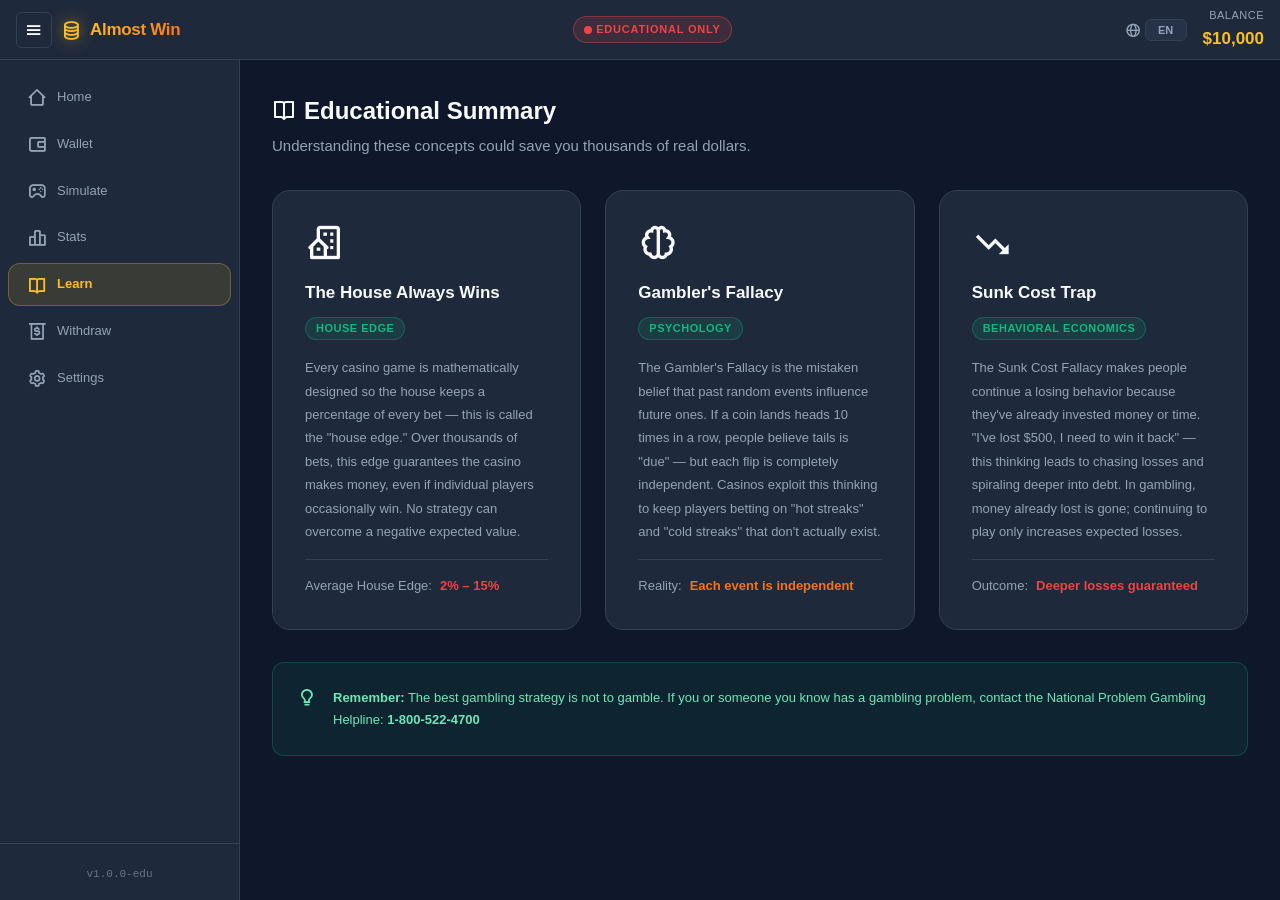
==== learn.html @ b0e4ecfc "New Feature : Language, Icon, Seperate Pages" ====
<!DOCTYPE html>
<html lang="en">
<head>
  <meta charset="UTF-8" />
  <meta name="viewport" content="width=device-width, initial-scale=1.0" />
  <meta name="description" content="Almost Win - Educational Summary" />
  <title>Almost Win | Learn</title>
  <link rel="stylesheet" href="css/style.css" />
  <link rel="stylesheet" href="https://unpkg.com/boxicons@2.1.4/css/boxicons.min.css" />
</head>
<body>

  <div id="headerMount"></div>

  <div class="layout-wrapper">
    <div id="sidebarMount"></div>

    <main class="main-content" id="mainContent" role="main">

      <div class="section-header">
        <h2 class="section-title">
          <i class="bx bx-book-open" aria-hidden="true"></i>
          <span data-i18n="learnTitle">Educational Summary</span>
        </h2>
        <p class="section-subtitle" data-i18n="learnSubtitle">
          Understanding these concepts could save you thousands of real dollars.
        </p>
      </div>

      <div class="cards-grid three-col">

        <article class="edu-card" aria-label="The House Always Wins">
          <i class="bx bx-building-house edu-card-icon" aria-hidden="true"></i>
          <h3 class="edu-card-title" data-i18n="edu1Title">The House Always Wins</h3>
          <div class="edu-card-tag" data-i18n="edu1Tag">House Edge</div>
          <p class="edu-card-body" data-i18n="edu1Body">
            Every casino game is mathematically designed so the house keeps a percentage
            of every bet — this is called the "house edge." Over thousands of bets,
            this edge guarantees the casino makes money, even if individual players
            occasionally win. No strategy can overcome a negative expected value.
          </p>
          <div class="edu-card-stat">
            <span data-i18n="edu1Stat">Average House Edge:</span>
            <span class="edu-stat-value danger-text" data-i18n="edu1StatVal">2% – 15%</span>
          </div>
        </article>

        <article class="edu-card" aria-label="Gambler's Fallacy">
          <i class="bx bx-brain edu-card-icon" aria-hidden="true"></i>
          <h3 class="edu-card-title" data-i18n="edu2Title">Gambler's Fallacy</h3>
          <div class="edu-card-tag" data-i18n="edu2Tag">Psychology</div>
          <p class="edu-card-body" data-i18n="edu2Body">
            The Gambler's Fallacy is the mistaken belief that past random events
            influence future ones. If a coin lands heads 10 times in a row,
            people believe tails is "due" — but each flip is completely independent.
            Casinos exploit this thinking to keep players betting.
          </p>
          <div class="edu-card-stat">
            <span data-i18n="edu2Stat">Reality:</span>
            <span class="edu-stat-value accent-text" data-i18n="edu2StatVal">Each event is independent</span>
          </div>
        </article>

        <article class="edu-card" aria-label="Sunk Cost Trap">
          <i class="bx bx-trending-down edu-card-icon" aria-hidden="true"></i>
          <h3 class="edu-card-title" data-i18n="edu3Title">Sunk Cost Trap</h3>
          <div class="edu-card-tag" data-i18n="edu3Tag">Behavioral Economics</div>
          <p class="edu-card-body" data-i18n="edu3Body">
            The Sunk Cost Fallacy makes people continue a losing behavior because
            they've already invested money or time. "I've lost $500, I need to win
            it back" — this thinking leads to chasing losses and spiraling deeper
            into debt. Money already lost is gone; continuing to play only increases losses.
          </p>
          <div class="edu-card-stat">
            <span data-i18n="edu3Stat">Outcome:</span>
            <span class="edu-stat-value danger-text" data-i18n="edu3StatVal">Deeper losses guaranteed</span>
          </div>
        </article>

      </div>

      <!-- Info Box -->
      <div class="info-box" role="note">
        <i class="bx bx-bulb info-box-icon" aria-hidden="true"></i>
        <div>
          <strong data-i18n="infoBoxStrong">Remember:</strong>
          <span data-i18n="infoBoxText"> The best gambling strategy is not to gamble.
          If you or someone you know has a gambling problem, contact the
          National Problem Gambling Helpline:</span>
          <strong> 1-800-522-4700</strong>
        </div>
      </div>

    </main>
  </div>

  <div id="tabBarMount"></div>
  <div id="modalsMount"></div>

  <script src="js/i18n.js"></script>
  <script src="js/shared.js"></script>
  <script src="js/layout.js"></script>
  <script src="js/script.js"></script>
  <script>
    if (document.readyState === 'loading') {
      document.addEventListener('DOMContentLoaded', initLearn);
    } else { initLearn(); }
  </script>
</body>
</html>
---- css/style.css ----
/* ================================================================
  ALMOST WIN — Educational Gambling Simulator
  style.css — Main Stylesheet
  Version: 1.0.0-edu
   ================================================================ */

/* ----------------------------------------------------------------
  1. CSS CUSTOM PROPERTIES (Design Tokens)
   ---------------------------------------------------------------- */
:root {
  /* Color Palette */
  --color-bg:         #0F172A;
  --color-surface:    #1E293B;
  --color-surface-2:  #263248;
  --color-surface-3:  #2E3D56;
  --color-primary:    #FBBF24;
  --color-primary-dim:#D97706;
  --color-secondary:  #10B981;
  --color-danger:     #EF4444;
  --color-danger-dim: #B91C1C;
  --color-accent:     #F97316;
  --color-text:       #F8FAFC;
  --color-text-muted: #94A3B8;
  --color-text-dim:   #64748B;
  --color-border:     #334155;
  --color-border-dim: #1E293B;

  /* Layout */
  --sidebar-width:      240px;
  --sidebar-collapsed:  64px;
  --header-height:      60px;
  --tab-bar-height:     64px;

  /* Spacing */
  --space-xs:   4px;
  --space-sm:   8px;
  --space-md:   16px;
  --space-lg:   24px;
  --space-xl:   32px;
  --space-2xl:  48px;

  /* Border Radius */
  --radius-sm:  6px;
  --radius-md:  12px;
  --radius-lg:  18px;
  --radius-xl:  24px;
  --radius-full: 9999px;

  /* Shadows */
  --shadow-sm:  0 1px 3px rgba(0,0,0,0.3);
  --shadow-md:  0 4px 16px rgba(0,0,0,0.4);
  --shadow-lg:  0 8px 32px rgba(0,0,0,0.5);
  --shadow-glow-primary: 0 0 24px rgba(251,191,36,0.35);
  --shadow-glow-danger:  0 0 24px rgba(239,68,68,0.35);

  /* Typography */
  --font-family: 'Inter', -apple-system, BlinkMacSystemFont, 'Segoe UI',
                Roboto, Oxygen, Ubuntu, sans-serif;
  --font-size-xs:   11px;
  --font-size-sm:   13px;
  --font-size-base: 15px;
  --font-size-md:   17px;
  --font-size-lg:   20px;
  --font-size-xl:   24px;
  --font-size-2xl:  32px;
  --font-size-3xl:  48px;

  /* Transitions */
  --transition-fast:   0.15s ease;
  --transition-normal: 0.25s ease;
  --transition-slow:   0.4s ease;
}

/* ----------------------------------------------------------------
  2. CSS RESET & BASE STYLES
   ---------------------------------------------------------------- */
*,
*::before,
*::after {
  box-sizing: border-box;
  margin: 0;
  padding: 0;
}

html {
  scroll-behavior: smooth;
  font-size: var(--font-size-base);
}

body {
  font-family: var(--font-family);
  background-color: var(--color-bg);
  color: var(--color-text);
  line-height: 1.6;
  min-height: 100vh;
  overflow-x: hidden;
  -webkit-font-smoothing: antialiased;
  -moz-osx-font-smoothing: grayscale;
}

/* Remove default list styles */
ul, ol {
  list-style: none;
}

/* Smooth focus rings for accessibility */
:focus-visible {
  outline: 2px solid var(--color-primary);
  outline-offset: 2px;
  border-radius: var(--radius-sm);
}

/* Remove focus ring from mouse users */
:focus:not(:focus-visible) {
  outline: none;
}

/* Accessible hidden utility */
.sr-only {
  position: absolute;
  width: 1px;
  height: 1px;
  padding: 0;
  margin: -1px;
  overflow: hidden;
  clip: rect(0,0,0,0);
  white-space: nowrap;
  border: 0;
}

/* Hidden utility */
.hidden {
  display: none !important;
}

/* ----------------------------------------------------------------
  3. TYPOGRAPHY UTILITIES
   ---------------------------------------------------------------- */
.danger-text  { color: var(--color-danger); }
.accent-text  { color: var(--color-accent); }
.muted-text   { color: var(--color-text-muted); }
.primary-text { color: var(--color-primary); }

/* ----------------------------------------------------------------
  4. TOP HEADER BAR
   ---------------------------------------------------------------- */
.top-header {
  position: fixed;
  top: 0;
  left: 0;
  right: 0;
  height: var(--header-height);
  background: var(--color-surface);
  border-bottom: 1px solid var(--color-border);
  display: flex;
  align-items: center;
  justify-content: space-between;
  padding: 0 var(--space-md);
  z-index: 1000;
  gap: var(--space-md);
}

.header-left {
  display: flex;
  align-items: center;
  gap: var(--space-sm);
  flex-shrink: 0;
}

.header-center {
  flex: 1;
  display: flex;
  justify-content: center;
}

.header-right {
  display: flex;
  align-items: center;
  flex-shrink: 0;
}

/* Sidebar Toggle Button */
.sidebar-toggle {
  background: transparent;
  border: 1px solid var(--color-border);
  color: var(--color-text);
  width: 36px;
  height: 36px;
  border-radius: var(--radius-sm);
  cursor: pointer;
  display: flex;
  align-items: center;
  justify-content: center;
  font-size: 16px;
  transition: background var(--transition-fast), border-color var(--transition-fast);
}

.sidebar-toggle:hover {
  background: var(--color-surface-2);
  border-color: var(--color-primary);
}

/* App Logo */
.app-logo {
  display: flex;
  align-items: center;
  gap: var(--space-sm);
}

.logo-icon {
  font-size: 22px;
  filter: drop-shadow(0 0 8px rgba(251,191,36,0.6));
}

.logo-text {
  font-size: var(--font-size-md);
  font-weight: 700;
  background: linear-gradient(135deg, var(--color-primary), var(--color-accent));
  -webkit-background-clip: text;
  -webkit-text-fill-color: transparent;
  background-clip: text;
  letter-spacing: -0.3px;
}

/* Educational Badge */
.edu-badge {
  display: inline-flex;
  align-items: center;
  gap: var(--space-xs);
  background: rgba(239,68,68,0.15);
  border: 1px solid rgba(239,68,68,0.4);
  color: var(--color-danger);
  font-size: var(--font-size-xs);
  font-weight: 700;
  letter-spacing: 0.8px;
  text-transform: uppercase;
  padding: 4px 10px;
  border-radius: var(--radius-full);
}

/* Pulsing dot animation */
.pulse-dot {
  width: 8px;
  height: 8px;
  background: var(--color-danger);
  border-radius: 50%;
  display: inline-block;
  animation: pulse-animation 1.5s infinite;
}

@keyframes pulse-animation {
  0%   { transform: scale(1);   opacity: 1; }
  50%  { transform: scale(1.4); opacity: 0.6; }
  100% { transform: scale(1);   opacity: 1; }
}

/* Header Balance */
.header-balance {
  display: flex;
  flex-direction: column;
  align-items: flex-end;
  gap: 1px;
}

.balance-label {
  font-size: var(--font-size-xs);
  color: var(--color-text-muted);
  text-transform: uppercase;
  letter-spacing: 0.5px;
}

.balance-amount {
  font-size: var(--font-size-md);
  font-weight: 700;
  color: var(--color-primary);
  font-variant-numeric: tabular-nums;
  transition: color var(--transition-normal);
}

/* ----------------------------------------------------------------
  5. LAYOUT WRAPPER
   ---------------------------------------------------------------- */
.layout-wrapper {
  display: flex;
  padding-top: var(--header-height);
  min-height: 100vh;
}

/* ----------------------------------------------------------------
  6. SIDEBAR NAVIGATION
   ---------------------------------------------------------------- */
.sidebar {
  position: fixed;
  top: var(--header-height);
  left: 0;
  bottom: 0;
  width: var(--sidebar-width);
  background: var(--color-surface);
  border-right: 1px solid var(--color-border);
  display: flex;
  flex-direction: column;
  z-index: 900;
  transition: width var(--transition-normal), transform var(--transition-normal);
  overflow: hidden;
}

.sidebar-nav {
  flex: 1;
  overflow-y: auto;
  padding: var(--space-md) var(--space-sm);
  scrollbar-width: thin;
  scrollbar-color: var(--color-border) transparent;
}

.nav-list {
  display: flex;
  flex-direction: column;
  gap: var(--space-xs);
}

.nav-item {
  width: 100%;
}

.nav-btn {
  width: 100%;
  display: flex;
  align-items: center;
  gap: var(--space-sm);
  padding: 10px var(--space-md);
  background: transparent;
  border: 1px solid transparent;
  border-radius: var(--radius-md);
  color: var(--color-text-muted);
  cursor: pointer;
  font-family: var(--font-family);
  font-size: var(--font-size-sm);
  font-weight: 500;
  text-align: left;
  text-decoration: none;
  transition:
    background var(--transition-fast),
    color var(--transition-fast),
    border-color var(--transition-fast);
  white-space: nowrap;
  overflow: hidden;
}

.nav-btn:hover {
  background: var(--color-surface-2);
  color: var(--color-text);
  border-color: var(--color-border);
}

.nav-btn.active {
  background: rgba(251,191,36,0.12);
  color: var(--color-primary);
  border-color: rgba(251,191,36,0.3);
  font-weight: 600;
}

.nav-icon {
  flex-shrink: 0;
  width: 24px;
  text-align: center;
  display: inline-flex;
  align-items: center;
  justify-content: center;
}

.nav-label {
  flex: 1;
  transition: opacity var(--transition-normal);
}

/* Sidebar Footer */
.sidebar-footer {
  padding: var(--space-md);
  border-top: 1px solid var(--color-border);
  text-align: center;
}

.version-label {
  font-size: var(--font-size-xs);
  color: var(--color-text-dim);
  font-family: 'Courier New', monospace;
}

/* Collapsed sidebar state */
.sidebar.collapsed {
  width: var(--sidebar-collapsed);
}

.sidebar.collapsed .nav-label,
.sidebar.collapsed .version-label {
  opacity: 0;
  pointer-events: none;
}

.sidebar.collapsed .nav-btn {
  justify-content: center;
  padding: 10px;
}

/* ----------------------------------------------------------------
  7. MAIN CONTENT AREA
   ---------------------------------------------------------------- */
.main-content {
  margin-left: var(--sidebar-width);
  flex: 1;
  padding: var(--space-xl);
  min-height: calc(100vh - var(--header-height));
  transition: margin-left var(--transition-normal);
}

.main-content.sidebar-collapsed {
  margin-left: var(--sidebar-collapsed);
}

/* ----------------------------------------------------------------
  8. PAGE SECTIONS (SPA)
   ---------------------------------------------------------------- */
.page-section {
  display: none;
  animation: fadeIn var(--transition-normal) ease;
}

.page-section.active {
  display: block;
}

@keyframes fadeIn {
  from { opacity: 0; transform: translateY(8px); }
  to   { opacity: 1; transform: translateY(0); }
}

/* Section Header */
.section-header {
  margin-bottom: var(--space-xl);
}

.section-title {
  font-size: var(--font-size-xl);
  font-weight: 700;
  color: var(--color-text);
  display: flex;
  align-items: center;
  gap: var(--space-sm);
  margin-bottom: var(--space-xs);
}

.section-subtitle {
  color: var(--color-text-muted);
  font-size: var(--font-size-base);
}

.section-label {
  font-size: var(--font-size-sm);
  font-weight: 600;
  text-transform: uppercase;
  letter-spacing: 0.8px;
  color: var(--color-text-muted);
  margin: var(--space-xl) 0 var(--space-md) 0;
  padding-bottom: var(--space-sm);
  border-bottom: 1px solid var(--color-border);
}

.danger-label {
  color: var(--color-danger);
  border-bottom-color: rgba(239,68,68,0.3);
}

/* ----------------------------------------------------------------
  9. BUTTON COMPONENTS
   ---------------------------------------------------------------- */
.btn {
  display: inline-flex;
  align-items: center;
  justify-content: center;
  gap: var(--space-sm);
  padding: 10px 20px;
  border: none;
  border-radius: var(--radius-md);
  font-family: var(--font-family);
  font-size: var(--font-size-base);
  font-weight: 600;
  cursor: pointer;
  transition:
    background var(--transition-fast),
    transform var(--transition-fast),
    box-shadow var(--transition-fast),
    opacity var(--transition-fast);
  white-space: nowrap;
  text-decoration: none;
  min-height: 44px; /* touch-friendly */
}

.btn:hover {
  transform: translateY(-1px);
}

.btn:active {
  transform: translateY(0);
}

.btn:disabled {
  opacity: 0.5;
  cursor: not-allowed;
  transform: none;
}

/* Primary Button */
.btn-primary {
  background: var(--color-primary);
  color: #0F172A;
}

.btn-primary:hover {
  background: #FCD34D;
  box-shadow: var(--shadow-glow-primary);
}

/* Glowing CTA variant */
.btn-glow {
  box-shadow: var(--shadow-glow-primary);
  font-size: var(--font-size-md);
  padding: 14px 32px;
  border-radius: var(--radius-full);
}

.btn-glow:hover {
  box-shadow: 0 0 36px rgba(251,191,36,0.5);
}

/* Secondary Button */
.btn-secondary {
  background: rgba(16,185,129,0.15);
  color: var(--color-secondary);
  border: 1px solid rgba(16,185,129,0.4);
}

.btn-secondary:hover {
  background: rgba(16,185,129,0.25);
  box-shadow: 0 0 16px rgba(16,185,129,0.2);
}

/* Danger Button */
.btn-danger {
  background: var(--color-danger);
  color: #fff;
}

.btn-danger:hover {
  background: var(--color-danger-dim);
  box-shadow: var(--shadow-glow-danger);
}

/* Danger Outline Button */
.btn-danger-outline {
  background: transparent;
  color: var(--color-danger);
  border: 1px solid rgba(239,68,68,0.4);
}

.btn-danger-outline:hover {
  background: rgba(239,68,68,0.1);
  border-color: var(--color-danger);
}

/* Ghost Button */
.btn-ghost {
  background: transparent;
  color: var(--color-text-muted);
  border: 1px solid var(--color-border);
}

.btn-ghost:hover {
  background: var(--color-surface-2);
  color: var(--color-text);
}

/* Full width button */
.btn-full {
  width: 100%;
}

/* ----------------------------------------------------------------
  10. CARD GRID LAYOUTS
   ---------------------------------------------------------------- */
.cards-grid {
  display: grid;
  gap: var(--space-lg);
  margin-bottom: var(--space-xl);
}

.cards-grid.three-col {
  grid-template-columns: repeat(3, 1fr);
}

.cards-grid.four-col {
  grid-template-columns: repeat(4, 1fr);
}

.cards-grid.two-col {
  grid-template-columns: repeat(2, 1fr);
}

/* ----------------------------------------------------------------
  11. DISCLAIMER & INFO BANNERS
   ---------------------------------------------------------------- */
.disclaimer-banner {
  background: rgba(239,68,68,0.08);
  border: 1px solid rgba(239,68,68,0.3);
  border-left: 4px solid var(--color-danger);
  border-radius: var(--radius-md);
  padding: var(--space-md) var(--space-lg);
  margin-bottom: var(--space-xl);
  display: flex;
  align-items: flex-start;
  gap: var(--space-md);
  color: #FCA5A5;
  font-size: var(--font-size-sm);
  line-height: 1.7;
}

.disclaimer-icon {
  font-size: 20px;
  flex-shrink: 0;
  margin-top: 2px;
}

.info-banner {
  background: rgba(251,191,36,0.08);
  border: 1px solid rgba(251,191,36,0.25);
  border-left: 4px solid var(--color-primary);
  border-radius: var(--radius-md);
  padding: var(--space-md) var(--space-lg);
  margin-bottom: var(--space-xl);
  color: #FDE68A;
  font-size: var(--font-size-sm);
  display: flex;
  align-items: flex-start;
  gap: var(--space-sm);
}

.info-box {
  background: rgba(16,185,129,0.08);
  border: 1px solid rgba(16,185,129,0.25);
  border-radius: var(--radius-md);
  padding: var(--space-lg);
  display: flex;
  align-items: flex-start;
  gap: var(--space-md);
  color: #6EE7B7;
  font-size: var(--font-size-sm);
  line-height: 1.7;
  margin-top: var(--space-xl);
}

.info-box-icon {
  font-size: 20px;
  flex-shrink: 0;
}

/* ----------------------------------------------------------------
  12. HOME PAGE — HERO SECTION
   ---------------------------------------------------------------- */
.hero-section {
  display: flex;
  align-items: center;
  gap: var(--space-2xl);
  padding: var(--space-2xl) 0;
  margin-bottom: var(--space-xl);
}

.hero-content {
  flex: 1;
  max-width: 540px;
}

.hero-badge-placeholder {
  /* moved to section 32 */
}

.hero-title {
  font-size: var(--font-size-3xl);
  font-weight: 800;
  background: linear-gradient(135deg, var(--color-primary) 0%, var(--color-accent) 100%);
  -webkit-background-clip: text;
  -webkit-text-fill-color: transparent;
  background-clip: text;
  line-height: 1.1;
  margin-bottom: var(--space-sm);
  letter-spacing: -1px;
}

.hero-tagline {
  font-size: var(--font-size-lg);
  color: var(--color-text-muted);
  font-style: italic;
  margin-bottom: var(--space-md);
  font-weight: 300;
}

.hero-description {
  color: var(--color-text-muted);
  font-size: var(--font-size-base);
  line-height: 1.8;
  margin-bottom: var(--space-xl);
}

/* Hero Visual — floating emojis */
.hero-visual {
  flex-shrink: 0;
  width: 240px;
  height: 240px;
  position: relative;
  display: flex;
  align-items: center;
  justify-content: center;
}

.hero-emoji-stack {
  position: relative;
  width: 100%;
  height: 100%;
}

.floating-emoji {
  position: absolute;
  font-size: 48px;
  animation: float 4s ease-in-out infinite;
  filter: drop-shadow(0 4px 12px rgba(0,0,0,0.5));
}

.floating-emoji.e1 { top: 10%;  left: 15%; animation-delay: 0s;    font-size: 52px; }
.floating-emoji.e2 { top: 15%;  right: 10%; animation-delay: 0.8s; font-size: 44px; }
.floating-emoji.e3 { bottom: 20%; left: 20%; animation-delay: 1.6s; font-size: 56px; }
.floating-emoji.e4 { bottom: 10%; right: 15%; animation-delay: 2.4s; font-size: 40px; }

@keyframes float {
  0%, 100% { transform: translateY(0px) rotate(0deg); }
  33%       { transform: translateY(-12px) rotate(3deg); }
  66%       { transform: translateY(-6px) rotate(-2deg); }
}

/* Feature Cards */
.feature-card {
  background: var(--color-surface);
  border: 1px solid var(--color-border);
  border-radius: var(--radius-lg);
  padding: var(--space-xl);
  transition:
    transform var(--transition-normal),
    box-shadow var(--transition-normal),
    border-color var(--transition-normal);
}

.feature-card:hover {
  transform: translateY(-4px);
  box-shadow: var(--shadow-lg);
  border-color: rgba(251,191,36,0.3);
}

.card-icon {
  margin-bottom: var(--space-md);
  display: block;
}

.card-title {
  font-size: var(--font-size-md);
  font-weight: 700;
  color: var(--color-text);
  margin-bottom: var(--space-sm);
}

.card-desc {
  color: var(--color-text-muted);
  font-size: var(--font-size-sm);
  line-height: 1.7;
}

/* ----------------------------------------------------------------
  13. WALLET SECTION
   ---------------------------------------------------------------- */
.wallet-balance-card {
  background: var(--color-surface);
  border: 1px solid var(--color-border);
  border-radius: var(--radius-xl);
  padding: var(--space-2xl);
  text-align: center;
  margin-bottom: var(--space-xl);
  box-shadow: var(--shadow-md);
  position: relative;
  overflow: hidden;
}

/* Decorative glow behind balance */
.wallet-balance-card::before {
  content: '';
  position: absolute;
  top: -60px;
  left: 50%;
  transform: translateX(-50%);
  width: 240px;
  height: 240px;
  background: radial-gradient(circle, rgba(251,191,36,0.12) 0%, transparent 70%);
  pointer-events: none;
}

.balance-card-label {
  font-size: var(--font-size-sm);
  text-transform: uppercase;
  letter-spacing: 1px;
  color: var(--color-text-muted);
  margin-bottom: var(--space-sm);
}

.balance-card-amount {
  font-size: var(--font-size-3xl);
  font-weight: 800;
  color: var(--color-primary);
  font-variant-numeric: tabular-nums;
  margin-bottom: var(--space-xl);
  text-shadow: 0 0 24px rgba(251,191,36,0.4);
  letter-spacing: -1px;
}

.wallet-actions {
  display: flex;
  gap: var(--space-md);
  justify-content: center;
  flex-wrap: wrap;
}

/* Transaction List */
.transaction-list {
  background: var(--color-surface);
  border: 1px solid var(--color-border);
  border-radius: var(--radius-lg);
  overflow: hidden;
  min-height: 120px;
}

.empty-state {
  display: flex;
  flex-direction: column;
  align-items: center;
  gap: var(--space-sm);
  padding: var(--space-2xl);
  color: var(--color-text-dim);
  font-size: var(--font-size-sm);
}

.empty-state span {
  font-size: 32px;
}

/* Individual Transaction Item */
.transaction-item {
  display: flex;
  align-items: center;
  justify-content: space-between;
  padding: var(--space-md) var(--space-lg);
  border-bottom: 1px solid var(--color-border-dim);
  transition: background var(--transition-fast);
}

.transaction-item:last-child {
  border-bottom: none;
}

.transaction-item:hover {
  background: var(--color-surface-2);
}

.transaction-left {
  display: flex;
  align-items: center;
  gap: var(--space-md);
}

.transaction-icon {
  width: 36px;
  height: 36px;
  border-radius: var(--radius-md);
  display: flex;
  align-items: center;
  justify-content: center;
  font-size: 16px;
  flex-shrink: 0;
}

.transaction-icon.income {
  background: rgba(16,185,129,0.15);
}

.transaction-icon.expense {
  background: rgba(239,68,68,0.15);
}

.transaction-desc {
  font-size: var(--font-size-sm);
  color: var(--color-text);
  font-weight: 500;
}

.transaction-date {
  font-size: var(--font-size-xs);
  color: var(--color-text-dim);
  margin-top: 2px;
}

.transaction-amount {
  font-weight: 700;
  font-variant-numeric: tabular-nums;
  font-size: var(--font-size-base);
}

.transaction-amount.income  { color: var(--color-secondary); }
.transaction-amount.expense { color: var(--color-danger); }

/* ----------------------------------------------------------------
  14. SIMULATION — GAME CARDS
   ---------------------------------------------------------------- */
.game-card {
  background: var(--color-surface);
  border: 1px solid var(--color-border);
  border-radius: var(--radius-lg);
  padding: var(--space-xl);
  display: flex;
  flex-direction: column;
  gap: var(--space-md);
  transition:
    transform var(--transition-normal),
    box-shadow var(--transition-normal),
    border-color var(--transition-normal);
}

.game-card:hover {
  transform: translateY(-4px);
  box-shadow: var(--shadow-lg);
  border-color: rgba(251,191,36,0.3);
}

.game-card-icon {
  display: block;
}

.game-card-title {
  font-size: var(--font-size-lg);
  font-weight: 700;
  color: var(--color-text);
}

.game-card-desc {
  color: var(--color-text-muted);
  font-size: var(--font-size-sm);
  line-height: 1.7;
  flex: 1;
}

.game-card-stats {
  display: flex;
  gap: var(--space-sm);
  flex-wrap: wrap;
}

.stat-pill {
  display: inline-block;
  padding: 3px 10px;
  border-radius: var(--radius-full);
  font-size: var(--font-size-xs);
  font-weight: 600;
  background: var(--color-surface-2);
  color: var(--color-text-muted);
  border: 1px solid var(--color-border);
}

.stat-pill.danger {
  background: rgba(239,68,68,0.1);
  color: var(--color-danger);
  border-color: rgba(239,68,68,0.3);
}

/* ----------------------------------------------------------------
  15. STATISTICS DASHBOARD
   ---------------------------------------------------------------- */
.stat-card {
  background: var(--color-surface);
  border: 1px solid var(--color-border);
  border-radius: var(--radius-lg);
  padding: var(--space-xl);
  text-align: center;
  transition:
    transform var(--transition-normal),
    box-shadow var(--transition-normal);
}

.stat-card:hover {
  transform: translateY(-3px);
  box-shadow: var(--shadow-md);
}

.stat-card-icon {
  font-size: 32px;
  display: block;
  margin-bottom: var(--space-sm);
}

.stat-card-value {
  font-size: var(--font-size-2xl);
  font-weight: 800;
  color: var(--color-text);
  font-variant-numeric: tabular-nums;
  margin-bottom: var(--space-xs);
  letter-spacing: -0.5px;
}

.stat-card-label {
  font-size: var(--font-size-sm);
  color: var(--color-text-muted);
  text-transform: uppercase;
  letter-spacing: 0.5px;
  font-weight: 500;
}

/* Variant: danger card */
.stat-card.danger-card {
  border-color: rgba(239,68,68,0.25);
  background: rgba(239,68,68,0.05);
}

.stat-card.danger-card .stat-card-value {
  color: var(--color-danger);
}

/* Variant: highlight win */
.stat-card.highlight-win {
  border-color: rgba(16,185,129,0.25);
  background: rgba(16,185,129,0.05);
}

.stat-card.highlight-win .stat-card-value {
  color: var(--color-secondary);
}

/* Variant: highlight loss */
.stat-card.highlight-loss {
  border-color: rgba(239,68,68,0.25);
  background: rgba(239,68,68,0.05);
}

.stat-card.highlight-loss .stat-card-value {
  color: var(--color-danger);
}

/* Chart Placeholder */
.chart-placeholder {
  background: var(--color-surface);
  border: 1px dashed var(--color-border);
  border-radius: var(--radius-lg);
  min-height: 200px;
  display: flex;
  align-items: center;
  justify-content: center;
  margin-bottom: var(--space-xl);
}

.chart-placeholder-inner {
  text-align: center;
  padding: var(--space-xl);
}

.chart-icon {
  font-size: 48px;
  display: block;
  margin-bottom: var(--space-md);
  opacity: 0.5;
}

.chart-label {
  font-size: var(--font-size-md);
  color: var(--color-text-dim);
  font-weight: 600;
  margin-bottom: var(--space-sm);
}

.chart-sublabel {
  font-size: var(--font-size-sm);
  color: var(--color-text-dim);
  max-width: 360px;
  line-height: 1.7;
}

/* ----------------------------------------------------------------
  16. EDUCATIONAL CARDS
   ---------------------------------------------------------------- */
.edu-card {
  background: var(--color-surface);
  border: 1px solid var(--color-border);
  border-radius: var(--radius-lg);
  padding: var(--space-xl);
  transition:
    transform var(--transition-normal),
    box-shadow var(--transition-normal),
    border-color var(--transition-normal);
}

.edu-card:hover {
  transform: translateY(-4px);
  box-shadow: var(--shadow-lg);
  border-color: rgba(16,185,129,0.3);
}

.edu-card-icon {
  display: block;
  margin-bottom: var(--space-md);
}

.edu-card-title {
  font-size: var(--font-size-md);
  font-weight: 700;
  color: var(--color-text);
  margin-bottom: var(--space-sm);
}

.edu-card-tag {
  display: inline-block;
  background: rgba(16,185,129,0.12);
  color: var(--color-secondary);
  border: 1px solid rgba(16,185,129,0.3);
  font-size: var(--font-size-xs);
  font-weight: 600;
  padding: 2px 10px;
  border-radius: var(--radius-full);
  margin-bottom: var(--space-md);
  text-transform: uppercase;
  letter-spacing: 0.5px;
}

.edu-card-body {
  color: var(--color-text-muted);
  font-size: var(--font-size-sm);
  line-height: 1.8;
  margin-bottom: var(--space-md);
}

.edu-card-stat {
  display: flex;
  align-items: center;
  gap: var(--space-sm);
  font-size: var(--font-size-sm);
  color: var(--color-text-muted);
  border-top: 1px solid var(--color-border);
  padding-top: var(--space-md);
}

.edu-stat-value {
  font-weight: 700;
}

/* ----------------------------------------------------------------
  17. WITHDRAW SECTION
   ---------------------------------------------------------------- */
.two-col-layout {
  display: grid;
  grid-template-columns: 1fr 1fr;
  gap: var(--space-xl);
  align-items: start;
}

/* Withdraw Form Card */
.withdraw-form-card {
  background: var(--color-surface);
  border: 1px solid var(--color-border);
  border-radius: var(--radius-lg);
  padding: var(--space-xl);
}

.form-card-title {
  font-size: var(--font-size-lg);
  font-weight: 700;
  color: var(--color-text);
  margin-bottom: var(--space-xs);
}

.form-card-subtitle {
  font-size: var(--font-size-sm);
  color: var(--color-text-muted);
  margin-bottom: var(--space-xl);
}

.form-card-subtitle span {
  color: var(--color-primary);
  font-weight: 600;
}

.withdraw-form {
  display: flex;
  flex-direction: column;
  gap: var(--space-lg);
}

.form-group {
  display: flex;
  flex-direction: column;
  gap: var(--space-xs);
}

.form-label {
  font-size: var(--font-size-sm);
  font-weight: 600;
  color: var(--color-text);
}

.input-wrapper {
  position: relative;
  display: flex;
  align-items: center;
}

.input-prefix {
  position: absolute;
  left: var(--space-md);
  color: var(--color-text-muted);
  font-weight: 600;
  pointer-events: none;
}

.form-input {
  width: 100%;
  background: var(--color-bg);
  border: 1px solid var(--color-border);
  border-radius: var(--radius-md);
  color: var(--color-text);
  font-family: var(--font-family);
  font-size: var(--font-size-base);
  padding: 12px var(--space-md) 12px 28px;
  transition: border-color var(--transition-fast), box-shadow var(--transition-fast);
  min-height: 48px;
}

.form-input:focus {
  border-color: var(--color-primary);
  box-shadow: 0 0 0 3px rgba(251,191,36,0.15);
  outline: none;
}

.form-input::-webkit-outer-spin-button,
.form-input::-webkit-inner-spin-button {
  -webkit-appearance: none;
  margin: 0;
}

.form-input[type=number] {
  -moz-appearance: textfield;
}

.form-hint {
  font-size: var(--font-size-xs);
  color: var(--color-text-dim);
}

.form-error {
  font-size: var(--font-size-xs);
  color: var(--color-danger);
  font-weight: 500;
}

/* Reality Check Card */
.reality-check-card {
  background: rgba(239,68,68,0.06);
  border: 1px solid rgba(239,68,68,0.25);
  border-radius: var(--radius-lg);
  padding: var(--space-xl);
}

.reality-check-header {
  display: flex;
  align-items: center;
  gap: var(--space-sm);
  margin-bottom: var(--space-md);
}

.reality-icon {
  font-size: 24px;
}

.reality-title {
  font-size: var(--font-size-lg);
  font-weight: 700;
  color: var(--color-danger);
}

.reality-intro {
  font-size: var(--font-size-sm);
  color: var(--color-text-muted);
  margin-bottom: var(--space-lg);
  line-height: 1.7;
}

.reality-list {
  display: flex;
  flex-direction: column;
  gap: var(--space-md);
  margin-bottom: var(--space-lg);
}

.reality-list li {
  display: flex;
  align-items: flex-start;
  gap: var(--space-md);
  font-size: var(--font-size-sm);
  color: var(--color-text-muted);
  line-height: 1.7;
}

.reality-bullet {
  font-size: 16px;
  flex-shrink: 0;
  margin-top: 2px;
}

.reality-footer {
  background: rgba(239,68,68,0.1);
  border: 1px solid rgba(239,68,68,0.3);
  border-radius: var(--radius-md);
  padding: var(--space-md);
  font-size: var(--font-size-sm);
  color: #FCA5A5;
  font-weight: 500;
  display: flex;
  align-items: center;
  gap: var(--space-sm);
}

/* ----------------------------------------------------------------
  18. SETTINGS SECTION
   ---------------------------------------------------------------- */
.settings-list {
  background: var(--color-surface);
  border: 1px solid var(--color-border);
  border-radius: var(--radius-lg);
  overflow: hidden;
  margin-bottom: var(--space-xl);
}

.settings-item {
  display: flex;
  align-items: center;
  justify-content: space-between;
  padding: var(--space-lg) var(--space-xl);
  border-bottom: 1px solid var(--color-border-dim);
  gap: var(--space-lg);
  transition: background var(--transition-fast);
}

.settings-item:last-child {
  border-bottom: none;
}

.settings-item:hover {
  background: var(--color-surface-2);
}

.settings-item-info {
  display: flex;
  align-items: center;
  gap: var(--space-md);
  flex: 1;
}

.settings-item-icon {
  font-size: 24px;
  flex-shrink: 0;
}

.settings-item-title {
  font-size: var(--font-size-base);
  font-weight: 600;
  color: var(--color-text);
  margin-bottom: 2px;
}

.settings-item-desc {
  font-size: var(--font-size-sm);
  color: var(--color-text-muted);
  line-height: 1.5;
}

.settings-value-badge {
  background: var(--color-surface-2);
  border: 1px solid var(--color-border);
  color: var(--color-text-muted);
  font-size: var(--font-size-xs);
  padding: 4px 12px;
  border-radius: var(--radius-full);
  font-family: 'Courier New', monospace;
  white-space: nowrap;
}

/* Toggle Switch */
.toggle-switch {
  position: relative;
  display: inline-block;
  width: 48px;
  height: 26px;
  cursor: pointer;
  flex-shrink: 0;
}

.toggle-switch input {
  opacity: 0;
  width: 0;
  height: 0;
  position: absolute;
}

.toggle-slider {
  position: absolute;
  top: 0; left: 0; right: 0; bottom: 0;
  background: var(--color-surface-3);
  border: 1px solid var(--color-border);
  border-radius: var(--radius-full);
  transition: background var(--transition-normal);
}

.toggle-slider::before {
  content: '';
  position: absolute;
  height: 18px;
  width: 18px;
  left: 3px;
  top: 50%;
  transform: translateY(-50%);
  background: var(--color-text-muted);
  border-radius: 50%;
  transition: transform var(--transition-normal), background var(--transition-normal);
}

.toggle-switch input:checked + .toggle-slider {
  background: rgba(16,185,129,0.3);
  border-color: var(--color-secondary);
}

.toggle-switch input:checked + .toggle-slider::before {
  transform: translateY(-50%) translateX(22px);
  background: var(--color-secondary);
}

.toggle-switch input:focus-visible + .toggle-slider {
  outline: 2px solid var(--color-primary);
  outline-offset: 2px;
}

/* Danger Zone */
.danger-zone-card {
  background: rgba(239,68,68,0.06);
  border: 1px solid rgba(239,68,68,0.25);
  border-radius: var(--radius-lg);
  padding: var(--space-xl);
  display: flex;
  align-items: center;
  justify-content: space-between;
  gap: var(--space-xl);
}

.danger-zone-info {
  display: flex;
  align-items: flex-start;
  gap: var(--space-md);
  flex: 1;
  font-size: var(--font-size-sm);
  color: var(--color-text-muted);
  line-height: 1.7;
}

.danger-zone-info span {
  font-size: 24px;
  flex-shrink: 0;
}

.danger-zone-info strong {
  display: block;
  font-size: var(--font-size-base);
  color: var(--color-danger);
  margin-bottom: var(--space-xs);
}

/* ----------------------------------------------------------------
  19. MODAL COMPONENT
   ---------------------------------------------------------------- */
.modal-overlay {
  position: fixed;
  inset: 0;
  background: rgba(0, 0, 0, 0.7);
  backdrop-filter: blur(4px);
  -webkit-backdrop-filter: blur(4px);
  display: flex;
  align-items: center;
  justify-content: center;
  z-index: 2000;
  padding: var(--space-md);
  animation: overlayFadeIn var(--transition-normal) ease;
}

.modal-overlay.hidden {
  display: none !important;
}

@keyframes overlayFadeIn {
  from { opacity: 0; }
  to   { opacity: 1; }
}

.modal-box {
  background: var(--color-surface);
  border: 1px solid var(--color-border);
  border-radius: var(--radius-xl);
  padding: var(--space-2xl);
  max-width: 520px;
  width: 100%;
  position: relative;
  box-shadow: var(--shadow-lg), 0 0 60px rgba(0,0,0,0.5);
  animation: modalSlideIn var(--transition-normal) ease;
  max-height: 90vh;
  overflow-y: auto;
}

.modal-box-sm {
  max-width: 380px;
}

@keyframes modalSlideIn {
  from { transform: translateY(20px) scale(0.97); opacity: 0; }
  to   { transform: translateY(0) scale(1); opacity: 1; }
}

.modal-close-btn {
  position: absolute;
  top: var(--space-lg);
  right: var(--space-lg);
  background: var(--color-surface-2);
  border: 1px solid var(--color-border);
  color: var(--color-text-muted);
  width: 32px;
  height: 32px;
  border-radius: 50%;
  cursor: pointer;
  display: flex;
  align-items: center;
  justify-content: center;
  font-size: 14px;
  transition: background var(--transition-fast), color var(--transition-fast);
}

.modal-close-btn:hover {
  background: var(--color-danger);
  color: #fff;
  border-color: var(--color-danger);
}

.modal-icon {
  font-size: 48px;
  text-align: center;
  display: block;
  margin-bottom: var(--space-md);
}

.modal-title {
  font-size: var(--font-size-xl);
  font-weight: 700;
  color: var(--color-text);
  text-align: center;
  margin-bottom: var(--space-md);
}

.modal-body {
  color: var(--color-text-muted);
  font-size: var(--font-size-base);
  text-align: center;
  line-height: 1.7;
  margin-bottom: var(--space-lg);
}

.modal-info-box {
  background: rgba(251,191,36,0.08);
  border: 1px solid rgba(251,191,36,0.2);
  border-radius: var(--radius-md);
  padding: var(--space-md);
  font-size: var(--font-size-sm);
  color: #FDE68A;
  line-height: 1.7;
  margin-bottom: var(--space-lg);
  display: flex;
  align-items: flex-start;
  gap: var(--space-sm);
}

.modal-actions {
  display: flex;
  gap: var(--space-md);
  justify-content: center;
  margin-top: var(--space-md);
}

.modal-disclaimer {
  font-size: var(--font-size-xs);
  color: var(--color-text-dim);
  text-align: center;
  line-height: 1.7;
  margin-bottom: var(--space-lg);
}

/* Withdrawal Timeline */
.modal-timeline {
  display: flex;
  flex-direction: column;
  gap: var(--space-sm);
  margin: var(--space-lg) 0;
  text-align: left;
}

.timeline-item {
  display: flex;
  align-items: flex-start;
  gap: var(--space-md);
  padding: var(--space-sm) var(--space-md);
  border-radius: var(--radius-sm);
  font-size: var(--font-size-sm);
  color: var(--color-text-dim);
  background: var(--color-bg);
  border: 1px solid var(--color-border-dim);
  line-height: 1.6;
}

.timeline-item.active {
  background: rgba(16,185,129,0.08);
  border-color: rgba(16,185,129,0.25);
  color: var(--color-text-muted);
}

.tl-dot {
  font-size: 16px;
  flex-shrink: 0;
}

.tl-dot.pending {
  opacity: 0.5;
}

/* ----------------------------------------------------------------
  20. TOAST NOTIFICATIONS
   ---------------------------------------------------------------- */
.toast-container {
  position: fixed;
  bottom: calc(var(--space-xl) + var(--tab-bar-height));
  right: var(--space-xl);
  z-index: 3000;
  display: flex;
  flex-direction: column;
  gap: var(--space-sm);
  pointer-events: none;
}

.toast {
  background: var(--color-surface);
  border: 1px solid var(--color-border);
  border-radius: var(--radius-md);
  padding: var(--space-md) var(--space-lg);
  box-shadow: var(--shadow-lg);
  font-size: var(--font-size-sm);
  font-weight: 500;
  color: var(--color-text);
  max-width: 320px;
  display: flex;
  align-items: center;
  gap: var(--space-sm);
  pointer-events: all;
  animation: toastSlideIn 0.3s ease, toastFadeOut 0.4s ease 2.6s forwards;
  border-left: 3px solid var(--color-border);
}

.toast.success {
  border-left-color: var(--color-secondary);
  background: rgba(16,185,129,0.08);
}

.toast.error {
  border-left-color: var(--color-danger);
  background: rgba(239,68,68,0.08);
}

.toast.warning {
  border-left-color: var(--color-accent);
  background: rgba(249,115,22,0.08);
}

.toast.info {
  border-left-color: var(--color-primary);
  background: rgba(251,191,36,0.08);
}

.toast-icon {
  font-size: 16px;
  flex-shrink: 0;
}

@keyframes toastSlideIn {
  from { transform: translateX(100%); opacity: 0; }
  to   { transform: translateX(0); opacity: 1; }
}

@keyframes toastFadeOut {
  from { opacity: 1; transform: translateX(0); }
  to   { opacity: 0; transform: translateX(20px); }
}

/* ----------------------------------------------------------------
  21. MOBILE BOTTOM TAB BAR
   ---------------------------------------------------------------- */
.bottom-tab-bar {
  display: none; /* hidden on desktop */
  position: fixed;
  bottom: 0;
  left: 0;
  right: 0;
  height: var(--tab-bar-height);
  background: var(--color-surface);
  border-top: 1px solid var(--color-border);
  z-index: 900;
  padding: 0 var(--space-sm);
  align-items: center;
  justify-content: space-around;
}

.tab-btn {
  display: flex;
  flex-direction: column;
  align-items: center;
  gap: 2px;
  background: transparent;
  border: none;
  color: var(--color-text-dim);
  cursor: pointer;
  padding: var(--space-sm);
  border-radius: var(--radius-sm);
  transition: color var(--transition-fast);
  min-width: 44px;
  min-height: 44px;
  justify-content: center;
}

.tab-btn.active {
  color: var(--color-primary);
}

.tab-icon {
  font-size: 20px;
}

.tab-label {
  font-size: 10px;
  font-weight: 500;
  letter-spacing: 0.3px;
}

/* ----------------------------------------------------------------
  22. SCROLLBAR STYLING (Webkit)
   ---------------------------------------------------------------- */
::-webkit-scrollbar {
  width: 6px;
  height: 6px;
}

::-webkit-scrollbar-track {
  background: transparent;
}

::-webkit-scrollbar-thumb {
  background: var(--color-border);
  border-radius: var(--radius-full);
}

::-webkit-scrollbar-thumb:hover {
  background: var(--color-text-dim);
}

/* ----------------------------------------------------------------
  23. ANIMATIONS — Reduced Motion Accessibility
   ---------------------------------------------------------------- */
/* When animations are disabled via JS (no-animations class on body) */
.no-animations *,
.no-animations *::before,
.no-animations *::after {
  animation-duration: 0.01ms !important;
  animation-iteration-count: 1 !important;
  transition-duration: 0.01ms !important;
}

/* Also respect system preference */
@media (prefers-reduced-motion: reduce) {
  *, *::before, *::after {
    animation-duration: 0.01ms !important;
    animation-iteration-count: 1 !important;
    transition-duration: 0.01ms !important;
  }
}

/* ----------------------------------------------------------------
  24. RESPONSIVE — TABLET (max-width: 1024px)
   ---------------------------------------------------------------- */
@media (max-width: 1024px) {

  .sidebar {
    width: var(--sidebar-collapsed);
  }

  .sidebar .nav-label,
  .sidebar .version-label {
    opacity: 0;
    pointer-events: none;
  }

  .sidebar .nav-btn {
    justify-content: center;
    padding: 10px;
  }

  .main-content {
    margin-left: var(--sidebar-collapsed);
  }

  .cards-grid.four-col {
    grid-template-columns: repeat(2, 1fr);
  }

  .cards-grid.three-col {
    grid-template-columns: repeat(2, 1fr);
  }

  .hero-section {
    gap: var(--space-xl);
  }

  .hero-visual {
    width: 180px;
    height: 180px;
  }

  .hero-title {
    font-size: 36px;
  }

}

/* ----------------------------------------------------------------
  25. RESPONSIVE — MOBILE (max-width: 768px)
   ---------------------------------------------------------------- */
@media (max-width: 768px) {

  /* Hide sidebar, show bottom tab bar */
  .sidebar {
    transform: translateX(-100%);
    width: var(--sidebar-width);
  }

  .sidebar.mobile-open {
    transform: translateX(0);
    box-shadow: var(--shadow-lg);
  }

  .sidebar .nav-label,
  .sidebar .version-label {
    opacity: 1;
    pointer-events: auto;
  }

  .sidebar .nav-btn {
    justify-content: flex-start;
    padding: 10px var(--space-md);
  }

  .main-content {
    margin-left: 0;
    padding: var(--space-md);
    padding-bottom: calc(var(--tab-bar-height) + var(--space-md));
  }

  .bottom-tab-bar {
    display: flex;
  }

  /* Adjust toast position for mobile */
  .toast-container {
    bottom: calc(var(--tab-bar-height) + var(--space-sm));
    right: var(--space-md);
    left: var(--space-md);
  }

  .toast {
    max-width: 100%;
  }

  /* Grids */
  .cards-grid.three-col,
  .cards-grid.four-col {
    grid-template-columns: 1fr;
  }

  .cards-grid.two-col {
    grid-template-columns: 1fr;
  }

  /* Hero */
  .hero-section {
    flex-direction: column;
    padding: var(--space-xl) 0;
    text-align: center;
  }

  .hero-title {
    font-size: 32px;
  }

  .hero-visual {
    width: 160px;
    height: 160px;
    order: -1;
  }

  /* Two-col layouts */
  .two-col-layout {
    grid-template-columns: 1fr;
  }

  /* Wallet actions */
  .wallet-actions {
    flex-direction: column;
    align-items: stretch;
  }

  /* Danger zone card */
  .danger-zone-card {
    flex-direction: column;
    align-items: stretch;
  }

  /* Header */
  .header-center {
    display: none;
  }

  .edu-badge {
    font-size: 10px;
  }

  /* Balance card */
  .balance-card-amount {
    font-size: 36px;
  }

  /* Modals */
  .modal-box {
    padding: var(--space-xl);
    margin: var(--space-sm);
  }

  /* Settings */
  .settings-item {
    flex-direction: column;
    align-items: flex-start;
    gap: var(--space-md);
  }

  .settings-item .toggle-switch {
    align-self: flex-end;
  }

}

/* ----------------------------------------------------------------
  26. RESPONSIVE — SMALL MOBILE (max-width: 375px)
   ---------------------------------------------------------------- */
@media (max-width: 375px) {

  .hero-title {
    font-size: 28px;
  }

  .hero-tagline {
    font-size: var(--font-size-base);
  }

  .btn-glow {
    font-size: var(--font-size-base);
    padding: 12px 24px;
  }

  .main-content {
    padding: var(--space-sm);
    padding-bottom: calc(var(--tab-bar-height) + var(--space-sm));
  }

}

/* ----------------------------------------------------------------
  27. UTILITY: ANIMATED NUMBER COUNTER
   ---------------------------------------------------------------- */

/* The counter animation is driven by JS, but we add a smooth
   transition for color changes on balance elements */
#headerBalance,
#walletBalance {
  transition: color var(--transition-normal), transform var(--transition-fast);
}

#headerBalance.updated,
#walletBalance.updated {
  transform: scale(1.05);
}

/* ----------------------------------------------------------------
  28. SIDEBAR OVERLAY (mobile backdrop)
   ---------------------------------------------------------------- */
.sidebar-overlay {
  display: none;
  position: fixed;
  inset: 0;
  background: rgba(0,0,0,0.5);
  z-index: 850;
}

.sidebar-overlay.active {
  display: block;
}

/* ----------------------------------------------------------------
  29. BOXICONS — Icon Sizing Helpers
  Boxicons uses <i class="bx bx-*"> elements. We ensure they
  render at the right size in each context.
   ---------------------------------------------------------------- */

/* Generic icon size normalization */
.bx {
  line-height: 1;
  vertical-align: middle;
}

/* Logo icon */
.logo-icon.bx {
  font-size: 22px;
  color: var(--color-primary);
  filter: drop-shadow(0 0 8px rgba(251,191,36,0.6));
}

/* Sidebar nav icon */
.nav-icon.bx {
  font-size: 20px;
  flex-shrink: 0;
  width: 24px;
  text-align: center;
  display: inline-block;
}

/* Bottom tab bar icon */
.tab-icon.bx {
  font-size: 20px;
  display: block;
}

/* Feature/game/edu card icon */
.card-icon.bx,
.game-card-icon.bx,
.edu-card-icon.bx {
  font-size: 40px;
  display: block;
  margin-bottom: var(--space-md);
}

/* Stat card icon */
.stat-card-icon.bx {
  font-size: 32px;
  display: block;
  margin-bottom: var(--space-sm);
}

/* Chart icon */
.chart-icon.bx {
  font-size: 48px;
  display: block;
  margin-bottom: var(--space-md);
  opacity: 0.5;
}

/* Toast icon */
.toast-icon.bx {
  font-size: 16px;
  flex-shrink: 0;
}

/* Disclaimer / info banner icon */
.disclaimer-icon.bx {
  font-size: 20px;
  flex-shrink: 0;
  margin-top: 2px;
}

.info-box-icon.bx {
  font-size: 20px;
  flex-shrink: 0;
}

/* Modal icon (large, centered) */
.modal-icon .bx {
  font-size: 48px;
}

/* Reality check icons */
.reality-icon.bx {
  font-size: 26px;
}

.reality-bullet.bx {
  font-size: 18px;
  flex-shrink: 0;
  margin-top: 2px;
  color: var(--color-danger);
}

/* Timeline dot icons */
.tl-dot.bx {
  font-size: 18px;
  flex-shrink: 0;
}

/* Settings item icon */
.settings-item-icon.bx {
  font-size: 24px;
  flex-shrink: 0;
  color: var(--color-text-muted);
}

/* Danger zone icon */
.danger-zone-info > .bx {
  font-size: 24px;
  flex-shrink: 0;
  color: var(--color-danger);
  margin-top: 2px;
}

/* Hamburger / sidebar toggle icon */
.sidebar-toggle .bx {
  font-size: 20px;
  pointer-events: none;
}

/* Empty state icon */
.empty-state > .bx {
  font-size: 36px;
  color: var(--color-text-dim);
  display: block;
  margin-bottom: var(--space-sm);
}

/* ----------------------------------------------------------------
  30. NAV-BTN AS ANCHOR TAG
  The nav buttons are now <a> tags. Ensure they look identical
  to the previous button-based nav items.
   ---------------------------------------------------------------- */
a.nav-btn {
  text-decoration: none;
}

a.tab-btn {
  text-decoration: none;
}

/* app-logo as anchor */
a.app-logo {
  text-decoration: none;
}

/* ----------------------------------------------------------------
  31. LANGUAGE SWITCHER
   ---------------------------------------------------------------- */

/* In the header (compact dropdown) */
.lang-switcher-header {
  display: flex;
  align-items: center;
  gap: 4px;
  margin-right: var(--space-md);
}

.lang-switcher-header > .bx {
  font-size: 16px;
  color: var(--color-text-muted);
  flex-shrink: 0;
}

.lang-select {
  background: var(--color-surface-2);
  border: 1px solid var(--color-border);
  border-radius: var(--radius-sm);
  color: var(--color-text-muted);
  font-family: var(--font-family);
  font-size: var(--font-size-xs);
  font-weight: 600;
  padding: 4px 8px;
  cursor: pointer;
  transition: border-color var(--transition-fast), color var(--transition-fast);
  appearance: none;
  -webkit-appearance: none;
  min-width: 42px;
  text-align: center;
}

.lang-select:hover {
  border-color: var(--color-primary);
  color: var(--color-primary);
}

.lang-select:focus {
  border-color: var(--color-primary);
  outline: none;
  box-shadow: 0 0 0 2px rgba(251,191,36,0.2);
}

/* Settings page language select — full-width variant */
.settings-lang-select {
  background: var(--color-bg);
  border: 1px solid var(--color-border);
  border-radius: var(--radius-md);
  color: var(--color-text);
  font-family: var(--font-family);
  font-size: var(--font-size-sm);
  padding: 8px 12px;
  cursor: pointer;
  min-width: 160px;
  transition: border-color var(--transition-fast);
}

.settings-lang-select:hover {
  border-color: var(--color-primary);
}

.settings-lang-select:focus {
  border-color: var(--color-primary);
  outline: none;
  box-shadow: 0 0 0 3px rgba(251,191,36,0.15);
}

/* ----------------------------------------------------------------
  32. HERO BADGE — Boxicons variant
   ---------------------------------------------------------------- */
.hero-badge {
  display: inline-flex;
  align-items: center;
  gap: var(--space-xs);
  background: rgba(251,191,36,0.12);
  border: 1px solid rgba(251,191,36,0.3);
  color: var(--color-primary);
  font-size: var(--font-size-sm);
  font-weight: 600;
  padding: 4px 12px;
  border-radius: var(--radius-full);
  margin-bottom: var(--space-md);
}

.hero-badge .bx {
  font-size: 16px;
}

/* ----------------------------------------------------------------
  33. MULTI-PAGE: Active page indicator adjustments
  Since navigation is now standard <a href> links, the .active
  class is set server-side via injectLayout(). Ensure the
  active link style is inherited by <a> elements.
   ---------------------------------------------------------------- */
a.nav-btn.active,
a.nav-btn[aria-current="page"] {
  background: rgba(251,191,36,0.12);
  color: var(--color-primary);
  border-color: rgba(251,191,36,0.3);
  font-weight: 600;
}

a.tab-btn.active,
a.tab-btn[aria-current="page"] {
  color: var(--color-primary);
}

/* ----------------------------------------------------------------
  34. RESPONSIVE adjustments for language switcher
   ---------------------------------------------------------------- */
@media (max-width: 768px) {
  .lang-switcher-header {
    margin-right: var(--space-sm);
  }

  .settings-lang-select {
    min-width: 100%;
  }
}

@media (max-width: 480px) {
  /* Hide lang globe icon on very small screens, keep select */
  .lang-switcher-header > .bx {
    display: none;
  }
}
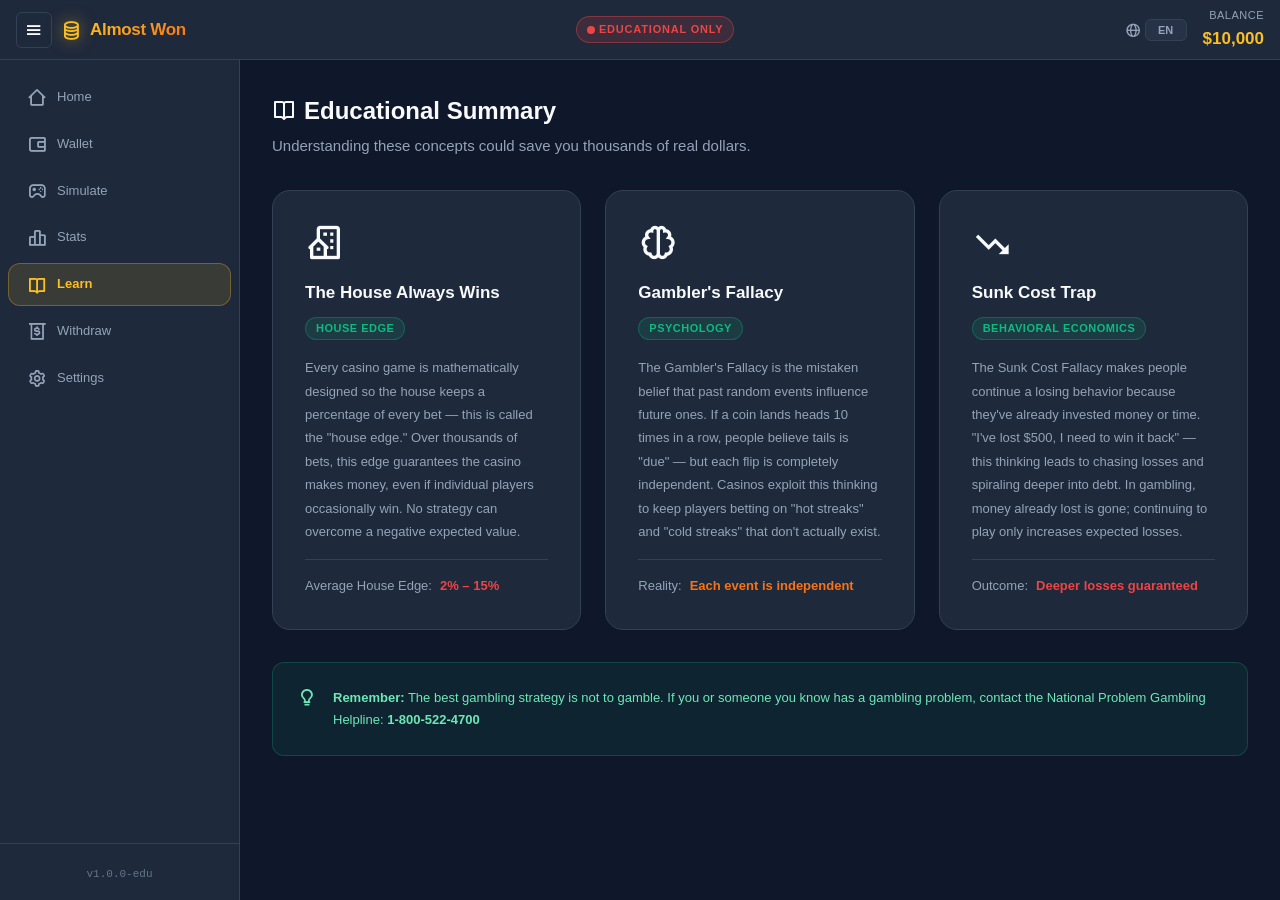
==== commit 0d20c3b6: "Engine System" ====
--- a/learn.html
+++ b/learn.html
@@ -3,8 +3,8 @@
 <head>
   <meta charset="UTF-8" />
   <meta name="viewport" content="width=device-width, initial-scale=1.0" />
-  <meta name="description" content="Almost Win - Educational Summary" />
-  <title>Almost Win | Learn</title>
+  <meta name="description" content="Almost Won - Educational Summary" />
+  <title>Almost Won | Learn</title>
   <link rel="stylesheet" href="css/style.css" />
   <link rel="stylesheet" href="https://unpkg.com/boxicons@2.1.4/css/boxicons.min.css" />
 </head>
@@ -91,6 +91,9 @@
         </div>
       </div>
 
+      <!-- Contextual cards from session data -->
+      <div id="contextualLearnCards"></div>
+
     </main>
   </div>
 
@@ -98,6 +101,9 @@
   <div id="modalsMount"></div>
 
   <script src="js/i18n.js"></script>
+  <script src="js/state.js"></script>
+  <script src="js/engine.js"></script>
+  <script src="js/education.js"></script>
   <script src="js/shared.js"></script>
   <script src="js/layout.js"></script>
   <script src="js/script.js"></script>
--- a/css/style.css
+++ b/css/style.css
@@ -1,5 +1,5 @@
 /* ================================================================
-  ALMOST WIN — Educational Gambling Simulator
+  ALMOST WON — Educational Gambling Simulator
   style.css — Main Stylesheet
   Version: 1.0.0-edu
    ================================================================ */
@@ -2311,3 +2311,830 @@
     display: none;
   }
 }
+
+/* ================================================================
+  35. SLOT MACHINE LAYOUT
+   ================================================================ */
+.sim-layout {
+  display: grid;
+  grid-template-columns: 1fr 380px;
+  gap: var(--space-xl);
+  align-items: start;
+}
+
+/* ----------------------------------------------------------------
+  SLOT MACHINE PANEL
+   ---------------------------------------------------------------- */
+.slot-machine-panel {
+  background: var(--color-surface);
+  border: 1px solid var(--color-border);
+  border-radius: var(--radius-xl);
+  padding: var(--space-xl);
+  display: flex;
+  flex-direction: column;
+  gap: var(--space-lg);
+}
+
+.machine-header {
+  display: flex;
+  align-items: center;
+  justify-content: space-between;
+  flex-wrap: wrap;
+  gap: var(--space-sm);
+}
+
+.machine-title {
+  font-size: var(--font-size-lg);
+  font-weight: 700;
+  color: var(--color-text);
+  display: flex;
+  align-items: center;
+  gap: var(--space-sm);
+}
+
+.machine-rtp {
+  display: flex;
+  gap: var(--space-sm);
+}
+
+/* ----------------------------------------------------------------
+  REELS
+   ---------------------------------------------------------------- */
+.reels-container {
+  display: flex;
+  align-items: center;
+  justify-content: center;
+  gap: var(--space-sm);
+  background: var(--color-bg);
+  border: 2px solid var(--color-border);
+  border-radius: var(--radius-lg);
+  padding: var(--space-md);
+  position: relative;
+  overflow: hidden;
+  min-height: 120px;
+}
+
+/* Glow line overlay */
+.reels-container::after {
+  content: '';
+  position: absolute;
+  left: 0; right: 0;
+  top: 50%;
+  transform: translateY(-50%);
+  height: 82px;
+  border-top: 2px solid rgba(251,191,36,0.4);
+  border-bottom: 2px solid rgba(251,191,36,0.4);
+  pointer-events: none;
+  z-index: 2;
+}
+
+.reel-window {
+  width: 88px;
+  height: 80px;
+  overflow: hidden;
+  border-radius: var(--radius-md);
+  background: var(--color-surface-2);
+  border: 1px solid var(--color-border);
+  position: relative;
+  flex-shrink: 0;
+}
+
+.reel-track {
+  display: flex;
+  flex-direction: column;
+  will-change: transform;
+}
+
+.reel-symbol {
+  width: 88px;
+  height: 80px;
+  display: flex;
+  align-items: center;
+  justify-content: center;
+  font-size: 42px;
+  flex-shrink: 0;
+  user-select: none;
+}
+
+.reel-separator {
+  width: 2px;
+  height: 80px;
+  background: var(--color-border);
+  flex-shrink: 0;
+}
+
+/* ----------------------------------------------------------------
+  RESULT DISPLAY
+   ---------------------------------------------------------------- */
+.result-display {
+  text-align: center;
+  padding: var(--space-md);
+  border-radius: var(--radius-md);
+  background: var(--color-bg);
+  border: 1px solid var(--color-border);
+  min-height: 48px;
+  display: flex;
+  align-items: center;
+  justify-content: center;
+  transition: background var(--transition-normal), border-color var(--transition-normal);
+}
+
+.result-text {
+  font-size: var(--font-size-md);
+  font-weight: 700;
+  letter-spacing: 0.5px;
+  color: var(--color-text-muted);
+}
+
+.result-display.result-jackpot {
+  background: rgba(251,191,36,0.15);
+  border-color: var(--color-primary);
+  animation: jackpotPulse 0.6s ease 3;
+}
+.result-display.result-jackpot .result-text { color: var(--color-primary); font-size: var(--font-size-lg); }
+
+.result-display.result-bigwin {
+  background: rgba(249,115,22,0.12);
+  border-color: var(--color-accent);
+}
+.result-display.result-bigwin .result-text { color: var(--color-accent); }
+
+.result-display.result-win {
+  background: rgba(16,185,129,0.10);
+  border-color: var(--color-secondary);
+}
+.result-display.result-win .result-text { color: var(--color-secondary); }
+
+.result-display.result-partial {
+  background: rgba(16,185,129,0.06);
+  border-color: rgba(16,185,129,0.3);
+}
+.result-display.result-partial .result-text { color: var(--color-secondary); }
+
+.result-display.result-near {
+  background: rgba(249,115,22,0.07);
+  border-color: rgba(249,115,22,0.3);
+}
+.result-display.result-near .result-text { color: var(--color-accent); }
+
+.result-display.result-loss {
+  background: rgba(239,68,68,0.07);
+  border-color: rgba(239,68,68,0.3);
+}
+.result-display.result-loss .result-text { color: var(--color-danger); }
+
+@keyframes jackpotPulse {
+  0%,100% { box-shadow: none; }
+  50%      { box-shadow: 0 0 32px rgba(251,191,36,0.6); }
+}
+
+/* ----------------------------------------------------------------
+  BET CONTROLS
+   ---------------------------------------------------------------- */
+.bet-controls {
+  display: flex;
+  flex-direction: column;
+  gap: var(--space-sm);
+}
+
+.bet-label-row {
+  display: flex;
+  align-items: center;
+  justify-content: space-between;
+}
+
+.bet-label {
+  font-size: var(--font-size-sm);
+  font-weight: 600;
+  color: var(--color-text-muted);
+  text-transform: uppercase;
+  letter-spacing: 0.6px;
+}
+
+.bet-balance-mini {
+  font-size: var(--font-size-sm);
+  color: var(--color-text-muted);
+}
+
+.bet-presets {
+  display: flex;
+  gap: var(--space-xs);
+  flex-wrap: wrap;
+}
+
+.bet-preset-btn {
+  background: var(--color-surface-2);
+  border: 1px solid var(--color-border);
+  border-radius: var(--radius-sm);
+  color: var(--color-text-muted);
+  cursor: pointer;
+  font-family: var(--font-family);
+  font-size: var(--font-size-xs);
+  font-weight: 600;
+  padding: 5px 10px;
+  transition: all var(--transition-fast);
+  white-space: nowrap;
+}
+
+.bet-preset-btn:hover {
+  border-color: var(--color-primary);
+  color: var(--color-primary);
+  background: rgba(251,191,36,0.08);
+}
+
+.bet-preset-btn.active {
+  background: rgba(251,191,36,0.15);
+  border-color: var(--color-primary);
+  color: var(--color-primary);
+}
+
+.bet-max {
+  background: rgba(239,68,68,0.1);
+  border-color: rgba(239,68,68,0.3);
+  color: var(--color-danger);
+}
+
+.bet-max:hover, .bet-max.active {
+  background: rgba(239,68,68,0.2);
+  border-color: var(--color-danger);
+  color: var(--color-danger);
+}
+
+.bet-input-row {
+  display: flex;
+  gap: var(--space-sm);
+  align-items: center;
+}
+
+.bet-input-row .input-wrapper {
+  flex: 1;
+}
+
+.bet-warning {
+  font-size: var(--font-size-xs);
+  color: var(--color-danger);
+  font-weight: 500;
+  padding: var(--space-xs) var(--space-sm);
+  background: rgba(239,68,68,0.08);
+  border-radius: var(--radius-sm);
+  border: 1px solid rgba(239,68,68,0.2);
+}
+
+/* ----------------------------------------------------------------
+  SPIN BUTTON
+   ---------------------------------------------------------------- */
+.btn-spin {
+  width: 100%;
+  font-size: var(--font-size-lg);
+  font-weight: 800;
+  letter-spacing: 2px;
+  padding: 16px;
+  border-radius: var(--radius-lg);
+  box-shadow: var(--shadow-glow-primary);
+  transition: all var(--transition-fast);
+}
+
+.btn-spin:hover:not(:disabled) {
+  box-shadow: 0 0 40px rgba(251,191,36,0.55);
+  transform: translateY(-2px);
+}
+
+.btn-spin:disabled {
+  opacity: 0.45;
+  box-shadow: none;
+  cursor: not-allowed;
+  transform: none;
+}
+
+/* ----------------------------------------------------------------
+  QUICK ACTIONS ROW
+   ---------------------------------------------------------------- */
+.sim-quick-actions {
+  display: flex;
+  gap: var(--space-sm);
+  justify-content: center;
+  flex-wrap: wrap;
+}
+
+.btn-sm {
+  padding: 6px 14px;
+  font-size: var(--font-size-xs);
+  min-height: 34px;
+}
+
+/* ----------------------------------------------------------------
+  RIGHT PANEL
+   ---------------------------------------------------------------- */
+.sim-right-panel {
+  display: flex;
+  flex-direction: column;
+  gap: var(--space-lg);
+}
+
+/* ----------------------------------------------------------------
+  LIVE STATS
+   ---------------------------------------------------------------- */
+.live-stats-card {
+  background: var(--color-surface);
+  border: 1px solid var(--color-border);
+  border-radius: var(--radius-lg);
+  padding: var(--space-lg);
+}
+
+.live-stats-title {
+  font-size: var(--font-size-base);
+  font-weight: 700;
+  color: var(--color-text);
+  display: flex;
+  align-items: center;
+  gap: var(--space-sm);
+  margin-bottom: var(--space-md);
+}
+
+.live-stats-grid {
+  display: grid;
+  grid-template-columns: repeat(3, 1fr);
+  gap: var(--space-sm);
+}
+
+.live-stat {
+  display: flex;
+  flex-direction: column;
+  align-items: center;
+  gap: 2px;
+  padding: var(--space-sm);
+  background: var(--color-bg);
+  border-radius: var(--radius-sm);
+  border: 1px solid var(--color-border-dim);
+}
+
+.live-stat-val {
+  font-size: var(--font-size-base);
+  font-weight: 800;
+  color: var(--color-text);
+  font-variant-numeric: tabular-nums;
+}
+
+.live-stat-lbl {
+  font-size: 10px;
+  color: var(--color-text-dim);
+  text-transform: uppercase;
+  letter-spacing: 0.4px;
+}
+
+/* ----------------------------------------------------------------
+  EDUCATIONAL FEED
+   ---------------------------------------------------------------- */
+.edu-feed {
+  background: var(--color-surface);
+  border: 1px solid var(--color-border);
+  border-radius: var(--radius-lg);
+  padding: var(--space-lg);
+}
+
+.edu-feed-title {
+  font-size: var(--font-size-base);
+  font-weight: 700;
+  color: var(--color-text);
+  display: flex;
+  align-items: center;
+  gap: var(--space-sm);
+  margin-bottom: var(--space-md);
+}
+
+.edu-feed-content {
+  display: flex;
+  flex-direction: column;
+  gap: var(--space-sm);
+  max-height: 260px;
+  overflow-y: auto;
+  scrollbar-width: thin;
+}
+
+.edu-tip-card {
+  display: flex;
+  align-items: flex-start;
+  gap: var(--space-sm);
+  padding: var(--space-sm) var(--space-md);
+  border-radius: var(--radius-md);
+  font-size: var(--font-size-xs);
+  line-height: 1.6;
+  border: 1px solid transparent;
+  transition: opacity var(--transition-normal), transform var(--transition-normal);
+}
+
+.edu-tip-new {
+  opacity: 0;
+  transform: translateY(-8px);
+}
+
+.edu-tip-icon {
+  font-size: 16px;
+  flex-shrink: 0;
+  margin-top: 1px;
+}
+
+.edu-tip-card strong {
+  display: block;
+  margin-bottom: 2px;
+  font-size: var(--font-size-xs);
+}
+
+.edu-tip-info {
+  background: rgba(251,191,36,0.07);
+  border-color: rgba(251,191,36,0.2);
+  color: #FDE68A;
+}
+
+.edu-tip-warning {
+  background: rgba(249,115,22,0.08);
+  border-color: rgba(249,115,22,0.25);
+  color: #FED7AA;
+}
+
+.edu-tip-danger {
+  background: rgba(239,68,68,0.08);
+  border-color: rgba(239,68,68,0.25);
+  color: #FCA5A5;
+}
+
+.edu-tip-success {
+  background: rgba(16,185,129,0.08);
+  border-color: rgba(16,185,129,0.25);
+  color: #6EE7B7;
+}
+
+/* ----------------------------------------------------------------
+  SPIN HISTORY
+   ---------------------------------------------------------------- */
+.spin-history-card {
+  background: var(--color-surface);
+  border: 1px solid var(--color-border);
+  border-radius: var(--radius-lg);
+  padding: var(--space-lg);
+}
+
+.spin-history-title {
+  font-size: var(--font-size-base);
+  font-weight: 700;
+  color: var(--color-text);
+  display: flex;
+  align-items: center;
+  gap: var(--space-sm);
+  margin-bottom: var(--space-md);
+}
+
+.spin-history-list {
+  display: flex;
+  flex-direction: column;
+  gap: 4px;
+  max-height: 220px;
+  overflow-y: auto;
+  scrollbar-width: thin;
+}
+
+.spin-history-item {
+  display: flex;
+  align-items: center;
+  justify-content: space-between;
+  gap: var(--space-sm);
+  padding: 6px var(--space-sm);
+  border-radius: var(--radius-sm);
+  font-size: var(--font-size-xs);
+  background: var(--color-bg);
+  border: 1px solid var(--color-border-dim);
+}
+
+.spin-win  { border-left: 3px solid var(--color-secondary) !important; }
+.spin-loss { border-left: 3px solid var(--color-danger) !important; }
+
+.spin-hist-symbols { font-size: 16px; flex-shrink: 0; letter-spacing: 2px; }
+.spin-hist-label   { flex: 1; color: var(--color-text-muted); font-size: 10px; }
+.spin-hist-net     { font-weight: 700; font-variant-numeric: tabular-nums; white-space: nowrap; }
+.spin-hist-win     { color: var(--color-secondary); }
+.spin-hist-loss    { color: var(--color-danger); }
+
+/* ----------------------------------------------------------------
+  PAYOUT TABLE
+   ---------------------------------------------------------------- */
+.payout-table-details {
+  margin-top: var(--space-lg);
+  background: var(--color-surface);
+  border: 1px solid var(--color-border);
+  border-radius: var(--radius-lg);
+  overflow: hidden;
+}
+
+.payout-table-summary {
+  display: flex;
+  align-items: center;
+  gap: var(--space-sm);
+  padding: var(--space-md) var(--space-lg);
+  cursor: pointer;
+  font-size: var(--font-size-base);
+  font-weight: 600;
+  color: var(--color-text-muted);
+  list-style: none;
+  user-select: none;
+}
+
+.payout-table-summary:hover { color: var(--color-primary); }
+.payout-table-summary::-webkit-details-marker { display: none; }
+
+.payout-table-grid {
+  display: grid;
+  grid-template-columns: repeat(2, 1fr);
+  gap: 1px;
+  background: var(--color-border-dim);
+  padding: 0 var(--space-md) var(--space-md);
+}
+
+.payout-row {
+  display: flex;
+  align-items: center;
+  gap: var(--space-sm);
+  padding: var(--space-sm) var(--space-md);
+  background: var(--color-surface);
+  font-size: var(--font-size-sm);
+}
+
+.payout-symbols { font-size: 18px; letter-spacing: 2px; flex-shrink: 0; }
+.payout-label   { flex: 1; color: var(--color-text-muted); }
+.payout-mult    { font-weight: 700; color: var(--color-primary); white-space: nowrap; }
+
+/* ================================================================
+  36. WALLET PAGE ENHANCEMENTS
+   ================================================================ */
+.wallet-stats-row {
+  display: flex;
+  gap: var(--space-md);
+  justify-content: center;
+  margin-bottom: var(--space-md);
+  flex-wrap: wrap;
+}
+
+.wallet-mini-stat {
+  display: flex;
+  flex-direction: column;
+  align-items: center;
+  gap: 2px;
+  min-width: 80px;
+}
+
+.wallet-mini-val {
+  font-size: var(--font-size-base);
+  font-weight: 700;
+  color: var(--color-text);
+  font-variant-numeric: tabular-nums;
+}
+
+.wallet-mini-lbl {
+  font-size: 10px;
+  color: var(--color-text-dim);
+  text-transform: uppercase;
+  letter-spacing: 0.4px;
+}
+
+.topup-presets {
+  display: flex;
+  gap: var(--space-xs);
+  flex-wrap: wrap;
+  justify-content: center;
+  margin-bottom: var(--space-sm);
+}
+
+.topup-preset-btn {
+  background: var(--color-surface-2);
+  border: 1px solid var(--color-border);
+  border-radius: var(--radius-sm);
+  color: var(--color-text-muted);
+  cursor: pointer;
+  font-family: var(--font-family);
+  font-size: var(--font-size-sm);
+  font-weight: 600;
+  padding: 7px 14px;
+  transition: all var(--transition-fast);
+  white-space: nowrap;
+}
+
+.topup-preset-btn:hover {
+  border-color: var(--color-secondary);
+  color: var(--color-secondary);
+  background: rgba(16,185,129,0.08);
+}
+
+.topup-preset-btn.active {
+  background: rgba(16,185,129,0.15);
+  border-color: var(--color-secondary);
+  color: var(--color-secondary);
+}
+
+.topup-custom-row {
+  display: flex;
+  gap: var(--space-sm);
+  align-items: center;
+}
+
+.topup-custom-row .input-wrapper {
+  flex: 1;
+}
+
+/* ================================================================
+  37. CHARTS
+   ================================================================ */
+.charts-grid {
+  display: grid;
+  grid-template-columns: repeat(2, 1fr);
+  gap: var(--space-lg);
+  margin-bottom: var(--space-xl);
+}
+
+.chart-card {
+  background: var(--color-surface);
+  border: 1px solid var(--color-border);
+  border-radius: var(--radius-lg);
+  padding: var(--space-lg);
+  overflow: hidden;
+}
+
+.chart-card.chart-wide {
+  grid-column: span 2;
+}
+
+.chart-card-header {
+  margin-bottom: var(--space-md);
+}
+
+.chart-card-title {
+  display: block;
+  font-size: var(--font-size-base);
+  font-weight: 700;
+  color: var(--color-text);
+}
+
+.chart-card-sub {
+  display: block;
+  font-size: var(--font-size-xs);
+  color: var(--color-text-dim);
+  margin-top: 2px;
+}
+
+.chart-canvas {
+  display: block;
+  width: 100%;
+  height: 180px;
+  border-radius: var(--radius-sm);
+}
+
+.chart-canvas-tall {
+  height: 220px;
+}
+
+/* ================================================================
+  38. SESSION REPORT MODAL
+   ================================================================ */
+.modal-box-wide {
+  max-width: 640px;
+}
+
+.session-report {
+  text-align: left;
+}
+
+.report-grid {
+  display: grid;
+  grid-template-columns: repeat(2, 1fr);
+  gap: var(--space-sm);
+  margin-bottom: var(--space-lg);
+}
+
+.report-item {
+  display: flex;
+  flex-direction: column;
+  gap: 2px;
+  padding: var(--space-sm) var(--space-md);
+  background: var(--color-bg);
+  border-radius: var(--radius-sm);
+  border: 1px solid var(--color-border-dim);
+}
+
+.report-item.full-width {
+  grid-column: span 2;
+  text-align: center;
+  align-items: center;
+  padding: var(--space-md);
+}
+
+.report-label {
+  font-size: var(--font-size-xs);
+  color: var(--color-text-dim);
+  text-transform: uppercase;
+  letter-spacing: 0.4px;
+}
+
+.report-value {
+  font-size: var(--font-size-base);
+  font-weight: 700;
+  color: var(--color-text);
+  font-variant-numeric: tabular-nums;
+}
+
+.report-narrative {
+  display: flex;
+  align-items: flex-start;
+  gap: var(--space-md);
+  padding: var(--space-md);
+  background: rgba(251,191,36,0.07);
+  border: 1px solid rgba(251,191,36,0.2);
+  border-radius: var(--radius-md);
+  font-size: var(--font-size-sm);
+  color: #FDE68A;
+  line-height: 1.7;
+  margin-bottom: var(--space-lg);
+}
+
+.report-narrative .bx {
+  font-size: 20px;
+  flex-shrink: 0;
+  margin-top: 2px;
+}
+
+/* ================================================================
+  39. RESPONSIVE ADJUSTMENTS — GAME UI
+   ================================================================ */
+@media (max-width: 1100px) {
+  .sim-layout {
+    grid-template-columns: 1fr;
+  }
+
+  .sim-right-panel {
+    display: grid;
+    grid-template-columns: repeat(2, 1fr);
+  }
+
+  .spin-history-card {
+    grid-column: span 2;
+  }
+}
+
+@media (max-width: 768px) {
+  .sim-layout {
+    grid-template-columns: 1fr;
+  }
+
+  .sim-right-panel {
+    display: flex;
+    flex-direction: column;
+  }
+
+  .reels-container {
+    min-height: 100px;
+  }
+
+  .reel-window {
+    width: 76px;
+    height: 70px;
+  }
+
+  .reel-symbol {
+    width: 76px;
+    height: 70px;
+    font-size: 36px;
+  }
+
+  .reel-track > .reel-symbol {
+    height: 70px;
+  }
+
+  .bet-presets {
+    justify-content: center;
+  }
+
+  .charts-grid {
+    grid-template-columns: 1fr;
+  }
+
+  .chart-card.chart-wide {
+    grid-column: span 1;
+  }
+
+  .report-grid {
+    grid-template-columns: 1fr;
+  }
+
+  .report-item.full-width {
+    grid-column: span 1;
+  }
+
+  .payout-table-grid {
+    grid-template-columns: 1fr;
+  }
+
+  .live-stats-grid {
+    grid-template-columns: repeat(2, 1fr);
+  }
+
+  .topup-presets {
+    gap: var(--space-xs);
+  }
+}
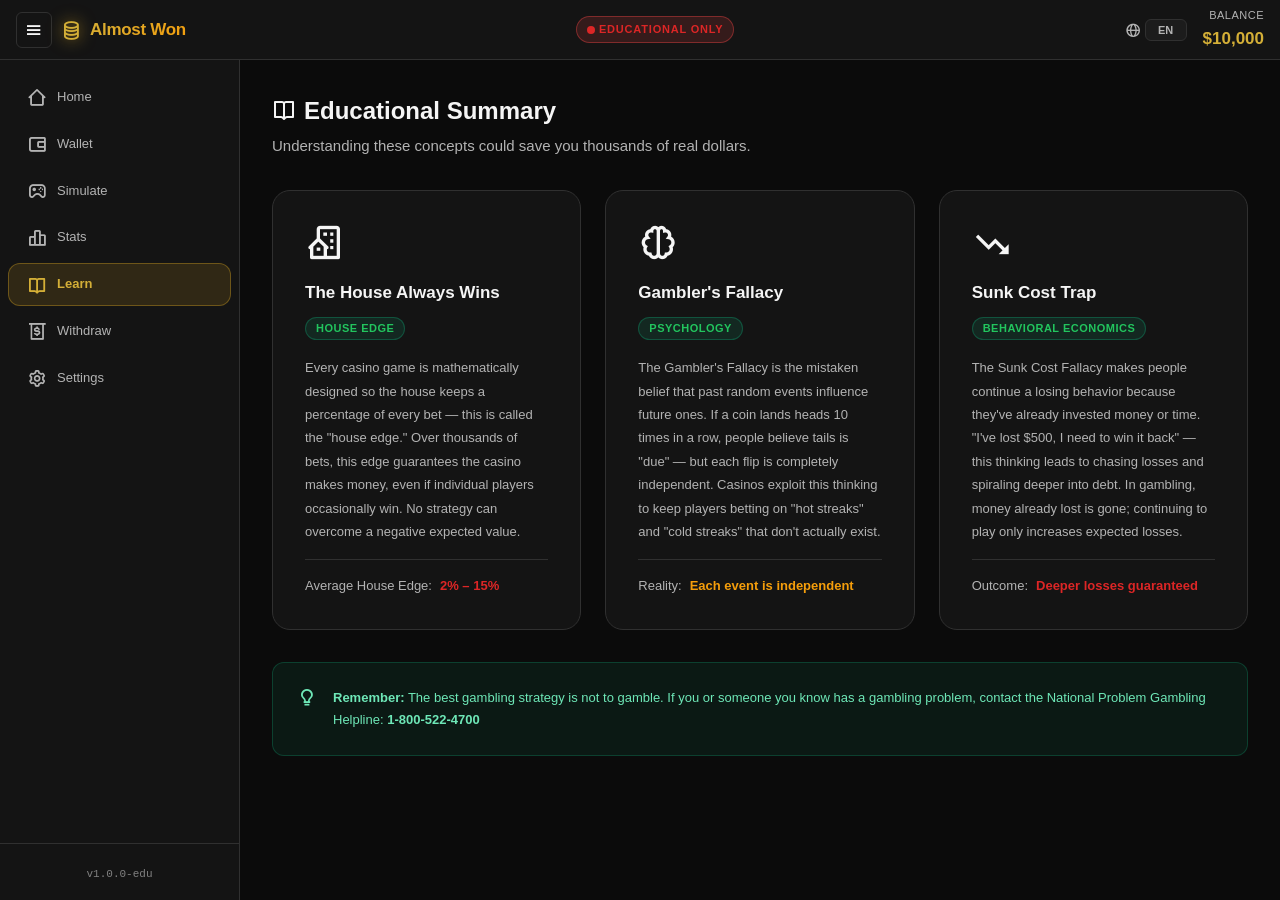
==== commit 18bb3de2: "Harmless Spin + Sound Effect & Backsound" ====
--- a/learn.html
+++ b/learn.html
@@ -105,6 +105,7 @@
   <script src="js/engine.js"></script>
   <script src="js/education.js"></script>
   <script src="js/shared.js"></script>
+  <script src="js/audio.js"></script>
   <script src="js/layout.js"></script>
   <script src="js/script.js"></script>
   <script>
--- a/css/style.css
+++ b/css/style.css
@@ -8,67 +8,79 @@
   1. CSS CUSTOM PROPERTIES (Design Tokens)
    ---------------------------------------------------------------- */
 :root {
-  /* Color Palette */
-  --color-bg:         #0F172A;
-  --color-surface:    #1E293B;
-  --color-surface-2:  #263248;
-  --color-surface-3:  #2E3D56;
-  --color-primary:    #FBBF24;
-  --color-primary-dim:#D97706;
-  --color-secondary:  #10B981;
-  --color-danger:     #EF4444;
-  --color-danger-dim: #B91C1C;
-  --color-accent:     #F97316;
-  --color-text:       #F8FAFC;
-  --color-text-muted: #94A3B8;
-  --color-text-dim:   #64748B;
-  --color-border:     #334155;
-  --color-border-dim: #1E293B;
-
-  /* Layout */
-  --sidebar-width:      240px;
-  --sidebar-collapsed:  64px;
-  --header-height:      60px;
-  --tab-bar-height:     64px;
-
-  /* Spacing */
-  --space-xs:   4px;
-  --space-sm:   8px;
-  --space-md:   16px;
-  --space-lg:   24px;
-  --space-xl:   32px;
-  --space-2xl:  48px;
-
-  /* Border Radius */
-  --radius-sm:  6px;
-  --radius-md:  12px;
-  --radius-lg:  18px;
-  --radius-xl:  24px;
-  --radius-full: 9999px;
-
-  /* Shadows */
-  --shadow-sm:  0 1px 3px rgba(0,0,0,0.3);
-  --shadow-md:  0 4px 16px rgba(0,0,0,0.4);
-  --shadow-lg:  0 8px 32px rgba(0,0,0,0.5);
-  --shadow-glow-primary: 0 0 24px rgba(251,191,36,0.35);
-  --shadow-glow-danger:  0 0 24px rgba(239,68,68,0.35);
-
-  /* Typography */
-  --font-family: 'Inter', -apple-system, BlinkMacSystemFont, 'Segoe UI',
-                Roboto, Oxygen, Ubuntu, sans-serif;
-  --font-size-xs:   11px;
-  --font-size-sm:   13px;
-  --font-size-base: 15px;
-  --font-size-md:   17px;
-  --font-size-lg:   20px;
-  --font-size-xl:   24px;
-  --font-size-2xl:  32px;
-  --font-size-3xl:  48px;
-
-  /* Transitions */
-  --transition-fast:   0.15s ease;
-  --transition-normal: 0.25s ease;
-  --transition-slow:   0.4s ease;
+/* Background */
+--color-bg: #0B0B0B;
+--color-surface: #141414;
+--color-surface-2: #1C1C1C;
+--color-surface-3: #252525;
+/* Primary */
+--color-primary: #D4AF37;
+--color-primary-dim: #B68D2A;
+/* Secondary */
+--color-secondary: #22C55E;
+/* Accent */
+--color-accent: #F59E0B;
+/* Danger */
+--color-danger: #DC2626;
+--color-danger-dim: #991B1B;
+/* Text */
+--color-text: #F5F5F5;
+--color-text-muted: #B3B3B3;
+--color-text-dim: #808080;
+/* Border */
+--color-border: #303030;
+--color-border-dim: #202020;
+
+/* Layout */
+--sidebar-width: 240px;
+--sidebar-collapsed: 64px;
+--header-height: 60px;
+--tab-bar-height: 64px;
+
+/* Spacing */
+--space-xs: 4px;
+--space-sm: 8px;
+--space-md: 16px;
+--space-lg: 24px;
+--space-xl: 32px;
+--space-2xl: 48px;
+
+/* Border Radius */
+--radius-sm: 6px;
+--radius-md: 12px;
+--radius-lg: 18px;
+--radius-xl: 24px;
+--radius-full: 9999px;
+
+/* Shadows */
+--shadow-sm: 0 1px 3px rgba(0, 0, 0, 0.3);
+--shadow-md: 0 4px 16px rgba(0, 0, 0, 0.4);
+--shadow-lg: 0 8px 32px rgba(0, 0, 0, 0.5);
+--shadow-glow-primary: 0 0 24px rgba(251, 191, 36, 0.35);
+--shadow-glow-danger: 0 0 24px rgba(239, 68, 68, 0.35);
+
+/* Typography */
+--font-family: 'Inter',
+-apple-system,
+BlinkMacSystemFont,
+'Segoe UI',
+Roboto,
+Oxygen,
+Ubuntu,
+sans-serif;
+--font-size-xs: 11px;
+--font-size-sm: 13px;
+--font-size-base: 15px;
+--font-size-md: 17px;
+--font-size-lg: 20px;
+--font-size-xl: 24px;
+--font-size-2xl: 32px;
+--font-size-3xl: 48px;
+
+/* Transitions */
+--transition-fast: 0.15s ease;
+--transition-normal: 0.25s ease;
+--transition-slow: 0.4s ease;
 }
 
 /* ----------------------------------------------------------------
@@ -90,7 +102,7 @@
 body {
   font-family: var(--font-family);
   background-color: var(--color-bg);
-  color: var(--color-text);
+  color: var(--color-oext);
   line-height: 1.6;
   min-height: 100vh;
   overflow-x: hidden;
@@ -99,7 +111,8 @@
 }
 
 /* Remove default list styles */
-ul, ol {
+ul,
+ol {
   list-style: none;
 }
 
@@ -123,7 +136,7 @@
   padding: 0;
   margin: -1px;
   overflow: hidden;
-  clip: rect(0,0,0,0);
+  clip: rect(0, 0, 0, 0);
   white-space: nowrap;
   border: 0;
 }
@@ -136,10 +149,21 @@
 /* ----------------------------------------------------------------
   3. TYPOGRAPHY UTILITIES
    ---------------------------------------------------------------- */
-.danger-text  { color: var(--color-danger); }
-.accent-text  { color: var(--color-accent); }
-.muted-text   { color: var(--color-text-muted); }
-.primary-text { color: var(--color-primary); }
+.danger-text {
+  color: var(--color-danger);
+}
+
+.accent-text {
+  color: var(--color-accent);
+}
+
+.muted-text {
+  color: var(--color-text-muted);
+}
+
+.primary-text {
+  color: var(--color-primary);
+}
 
 /* ----------------------------------------------------------------
   4. TOP HEADER BAR
@@ -209,7 +233,7 @@
 
 .logo-icon {
   font-size: 22px;
-  filter: drop-shadow(0 0 8px rgba(251,191,36,0.6));
+  filter: drop-shadow(0 0 8px rgba(251, 191, 36, 0.6));
 }
 
 .logo-text {
@@ -227,8 +251,8 @@
   display: inline-flex;
   align-items: center;
   gap: var(--space-xs);
-  background: rgba(239,68,68,0.15);
-  border: 1px solid rgba(239,68,68,0.4);
+  background: rgba(239, 68, 68, 0.15);
+  border: 1px solid rgba(239, 68, 68, 0.4);
   color: var(--color-danger);
   font-size: var(--font-size-xs);
   font-weight: 700;
@@ -249,9 +273,20 @@
 }
 
 @keyframes pulse-animation {
-  0%   { transform: scale(1);   opacity: 1; }
-  50%  { transform: scale(1.4); opacity: 0.6; }
-  100% { transform: scale(1);   opacity: 1; }
+  0% {
+    transform: scale(1);
+    opacity: 1;
+  }
+
+  50% {
+    transform: scale(1.4);
+    opacity: 0.6;
+  }
+
+  100% {
+    transform: scale(1);
+    opacity: 1;
+  }
 }
 
 /* Header Balance */
@@ -353,9 +388,9 @@
 }
 
 .nav-btn.active {
-  background: rgba(251,191,36,0.12);
+  background: rgba(251, 191, 36, 0.12);
   color: var(--color-primary);
-  border-color: rgba(251,191,36,0.3);
+  border-color: rgba(251, 191, 36, 0.3);
   font-weight: 600;
 }
 
@@ -398,7 +433,6 @@
 }
 
 .sidebar.collapsed .nav-btn {
-  justify-content: center;
   padding: 10px;
 }
 
@@ -430,8 +464,15 @@
 }
 
 @keyframes fadeIn {
-  from { opacity: 0; transform: translateY(8px); }
-  to   { opacity: 1; transform: translateY(0); }
+  from {
+    opacity: 0;
+    transform: translateY(8px);
+  }
+
+  to {
+    opacity: 1;
+    transform: translateY(0);
+  }
 }
 
 /* Section Header */
@@ -467,7 +508,7 @@
 
 .danger-label {
   color: var(--color-danger);
-  border-bottom-color: rgba(239,68,68,0.3);
+  border-bottom-color: rgba(239, 68, 68, 0.3);
 }
 
 /* ----------------------------------------------------------------
@@ -492,7 +533,8 @@
     opacity var(--transition-fast);
   white-space: nowrap;
   text-decoration: none;
-  min-height: 44px; /* touch-friendly */
+  min-height: 44px;
+  /* touch-friendly */
 }
 
 .btn:hover {
@@ -529,19 +571,19 @@
 }
 
 .btn-glow:hover {
-  box-shadow: 0 0 36px rgba(251,191,36,0.5);
+  box-shadow: 0 0 36px rgba(251, 191, 36, 0.5);
 }
 
 /* Secondary Button */
 .btn-secondary {
-  background: rgba(16,185,129,0.15);
+  background: rgba(16, 185, 129, 0.15);
   color: var(--color-secondary);
-  border: 1px solid rgba(16,185,129,0.4);
+  border: 1px solid rgba(16, 185, 129, 0.4);
 }
 
 .btn-secondary:hover {
-  background: rgba(16,185,129,0.25);
-  box-shadow: 0 0 16px rgba(16,185,129,0.2);
+  background: rgba(16, 185, 129, 0.25);
+  box-shadow: 0 0 16px rgba(16, 185, 129, 0.2);
 }
 
 /* Danger Button */
@@ -559,11 +601,11 @@
 .btn-danger-outline {
   background: transparent;
   color: var(--color-danger);
-  border: 1px solid rgba(239,68,68,0.4);
+  border: 1px solid rgba(239, 68, 68, 0.4);
 }
 
 .btn-danger-outline:hover {
-  background: rgba(239,68,68,0.1);
+  background: rgba(239, 68, 68, 0.1);
   border-color: var(--color-danger);
 }
 
@@ -609,8 +651,8 @@
   11. DISCLAIMER & INFO BANNERS
    ---------------------------------------------------------------- */
 .disclaimer-banner {
-  background: rgba(239,68,68,0.08);
-  border: 1px solid rgba(239,68,68,0.3);
+  background: rgba(239, 68, 68, 0.08);
+  border: 1px solid rgba(239, 68, 68, 0.3);
   border-left: 4px solid var(--color-danger);
   border-radius: var(--radius-md);
   padding: var(--space-md) var(--space-lg);
@@ -630,8 +672,8 @@
 }
 
 .info-banner {
-  background: rgba(251,191,36,0.08);
-  border: 1px solid rgba(251,191,36,0.25);
+  background: rgba(251, 191, 36, 0.08);
+  border: 1px solid rgba(251, 191, 36, 0.25);
   border-left: 4px solid var(--color-primary);
   border-radius: var(--radius-md);
   padding: var(--space-md) var(--space-lg);
@@ -644,8 +686,8 @@
 }
 
 .info-box {
-  background: rgba(16,185,129,0.08);
-  border: 1px solid rgba(16,185,129,0.25);
+  background: rgba(16, 185, 129, 0.08);
+  border: 1px solid rgba(16, 185, 129, 0.25);
   border-radius: var(--radius-md);
   padding: var(--space-lg);
   display: flex;
@@ -730,18 +772,51 @@
   position: absolute;
   font-size: 48px;
   animation: float 4s ease-in-out infinite;
-  filter: drop-shadow(0 4px 12px rgba(0,0,0,0.5));
-}
-
-.floating-emoji.e1 { top: 10%;  left: 15%; animation-delay: 0s;    font-size: 52px; }
-.floating-emoji.e2 { top: 15%;  right: 10%; animation-delay: 0.8s; font-size: 44px; }
-.floating-emoji.e3 { bottom: 20%; left: 20%; animation-delay: 1.6s; font-size: 56px; }
-.floating-emoji.e4 { bottom: 10%; right: 15%; animation-delay: 2.4s; font-size: 40px; }
+  filter: drop-shadow(0 4px 12px rgba(0, 0, 0, 0.5));
+}
+
+.floating-emoji.e1 {
+  top: 10%;
+  left: 15%;
+  animation-delay: 0s;
+  font-size: 52px;
+}
+
+.floating-emoji.e2 {
+  top: 15%;
+  right: 10%;
+  animation-delay: 0.8s;
+  font-size: 44px;
+}
+
+.floating-emoji.e3 {
+  bottom: 20%;
+  left: 20%;
+  animation-delay: 1.6s;
+  font-size: 56px;
+}
+
+.floating-emoji.e4 {
+  bottom: 10%;
+  right: 15%;
+  animation-delay: 2.4s;
+  font-size: 40px;
+}
 
 @keyframes float {
-  0%, 100% { transform: translateY(0px) rotate(0deg); }
-  33%       { transform: translateY(-12px) rotate(3deg); }
-  66%       { transform: translateY(-6px) rotate(-2deg); }
+
+  0%,
+  100% {
+    transform: translateY(0px) rotate(0deg);
+  }
+
+  33% {
+    transform: translateY(-12px) rotate(3deg);
+  }
+
+  66% {
+    transform: translateY(-6px) rotate(-2deg);
+  }
 }
 
 /* Feature Cards */
@@ -759,12 +834,13 @@
 .feature-card:hover {
   transform: translateY(-4px);
   box-shadow: var(--shadow-lg);
-  border-color: rgba(251,191,36,0.3);
+  border-color: rgba(251, 191, 36, 0.3);
 }
 
 .card-icon {
   margin-bottom: var(--space-md);
   display: block;
+  color: var(--color-text);
 }
 
 .card-title {
@@ -804,7 +880,7 @@
   transform: translateX(-50%);
   width: 240px;
   height: 240px;
-  background: radial-gradient(circle, rgba(251,191,36,0.12) 0%, transparent 70%);
+  background: radial-gradient(circle, rgba(251, 191, 36, 0.12) 0%, transparent 70%);
   pointer-events: none;
 }
 
@@ -822,7 +898,7 @@
   color: var(--color-primary);
   font-variant-numeric: tabular-nums;
   margin-bottom: var(--space-xl);
-  text-shadow: 0 0 24px rgba(251,191,36,0.4);
+  text-shadow: 0 0 24px rgba(251, 191, 36, 0.4);
   letter-spacing: -1px;
 }
 
@@ -892,11 +968,13 @@
 }
 
 .transaction-icon.income {
-  background: rgba(16,185,129,0.15);
+  background: rgba(16, 185, 129, 0.15);
+  color:  rgba(16, 185, 129);
 }
 
 .transaction-icon.expense {
-  background: rgba(239,68,68,0.15);
+  background: rgba(239, 68, 68, 0.15);
+  color:  rgba(239, 68, 68);
 }
 
 .transaction-desc {
@@ -917,8 +995,13 @@
   font-size: var(--font-size-base);
 }
 
-.transaction-amount.income  { color: var(--color-secondary); }
-.transaction-amount.expense { color: var(--color-danger); }
+.transaction-amount.income {
+  color: var(--color-secondary);
+}
+
+.transaction-amount.expense {
+  color: var(--color-danger);
+}
 
 /* ----------------------------------------------------------------
   14. SIMULATION — GAME CARDS
@@ -940,11 +1023,12 @@
 .game-card:hover {
   transform: translateY(-4px);
   box-shadow: var(--shadow-lg);
-  border-color: rgba(251,191,36,0.3);
+  border-color: rgba(251, 191, 36, 0.3);
 }
 
 .game-card-icon {
   display: block;
+  color: var(--color-text);
 }
 
 .game-card-title {
@@ -978,9 +1062,9 @@
 }
 
 .stat-pill.danger {
-  background: rgba(239,68,68,0.1);
+  background: rgba(239, 68, 68, 0.1);
   color: var(--color-danger);
-  border-color: rgba(239,68,68,0.3);
+  border-color: rgba(239, 68, 68, 0.3);
 }
 
 /* ----------------------------------------------------------------
@@ -1006,6 +1090,7 @@
   font-size: 32px;
   display: block;
   margin-bottom: var(--space-sm);
+  color: var(--color-text);
 }
 
 .stat-card-value {
@@ -1027,8 +1112,8 @@
 
 /* Variant: danger card */
 .stat-card.danger-card {
-  border-color: rgba(239,68,68,0.25);
-  background: rgba(239,68,68,0.05);
+  border-color: rgba(239, 68, 68, 0.25);
+  background: rgba(239, 68, 68, 0.05);
 }
 
 .stat-card.danger-card .stat-card-value {
@@ -1037,8 +1122,8 @@
 
 /* Variant: highlight win */
 .stat-card.highlight-win {
-  border-color: rgba(16,185,129,0.25);
-  background: rgba(16,185,129,0.05);
+  border-color: rgba(16, 185, 129, 0.25);
+  background: rgba(16, 185, 129, 0.05);
 }
 
 .stat-card.highlight-win .stat-card-value {
@@ -1047,8 +1132,8 @@
 
 /* Variant: highlight loss */
 .stat-card.highlight-loss {
-  border-color: rgba(239,68,68,0.25);
-  background: rgba(239,68,68,0.05);
+  border-color: rgba(239, 68, 68, 0.25);
+  background: rgba(239, 68, 68, 0.05);
 }
 
 .stat-card.highlight-loss .stat-card-value {
@@ -1110,12 +1195,13 @@
 .edu-card:hover {
   transform: translateY(-4px);
   box-shadow: var(--shadow-lg);
-  border-color: rgba(16,185,129,0.3);
+  border-color: rgba(16, 185, 129, 0.3);
 }
 
 .edu-card-icon {
   display: block;
   margin-bottom: var(--space-md);
+  color: var(--color-text);
 }
 
 .edu-card-title {
@@ -1127,9 +1213,9 @@
 
 .edu-card-tag {
   display: inline-block;
-  background: rgba(16,185,129,0.12);
+  background: rgba(16, 185, 129, 0.12);
   color: var(--color-secondary);
-  border: 1px solid rgba(16,185,129,0.3);
+  border: 1px solid rgba(16, 185, 129, 0.3);
   font-size: var(--font-size-xs);
   font-weight: 600;
   padding: 2px 10px;
@@ -1243,7 +1329,7 @@
 
 .form-input:focus {
   border-color: var(--color-primary);
-  box-shadow: 0 0 0 3px rgba(251,191,36,0.15);
+  box-shadow: 0 0 0 3px rgba(251, 191, 36, 0.15);
   outline: none;
 }
 
@@ -1270,8 +1356,8 @@
 
 /* Reality Check Card */
 .reality-check-card {
-  background: rgba(239,68,68,0.06);
-  border: 1px solid rgba(239,68,68,0.25);
+  background: rgba(239, 68, 68, 0.06);
+  border: 1px solid rgba(239, 68, 68, 0.25);
   border-radius: var(--radius-lg);
   padding: var(--space-xl);
 }
@@ -1285,6 +1371,7 @@
 
 .reality-icon {
   font-size: 24px;
+  color: var(--color-danger);
 }
 
 .reality-title {
@@ -1323,8 +1410,8 @@
 }
 
 .reality-footer {
-  background: rgba(239,68,68,0.1);
-  border: 1px solid rgba(239,68,68,0.3);
+  background: rgba(239, 68, 68, 0.1);
+  border: 1px solid rgba(239, 68, 68, 0.3);
   border-radius: var(--radius-md);
   padding: var(--space-md);
   font-size: var(--font-size-sm);
@@ -1419,7 +1506,10 @@
 
 .toggle-slider {
   position: absolute;
-  top: 0; left: 0; right: 0; bottom: 0;
+  top: 0;
+  left: 0;
+  right: 0;
+  bottom: 0;
   background: var(--color-surface-3);
   border: 1px solid var(--color-border);
   border-radius: var(--radius-full);
@@ -1439,25 +1529,25 @@
   transition: transform var(--transition-normal), background var(--transition-normal);
 }
 
-.toggle-switch input:checked + .toggle-slider {
-  background: rgba(16,185,129,0.3);
+.toggle-switch input:checked+.toggle-slider {
+  background: rgba(16, 185, 129, 0.3);
   border-color: var(--color-secondary);
 }
 
-.toggle-switch input:checked + .toggle-slider::before {
+.toggle-switch input:checked+.toggle-slider::before {
   transform: translateY(-50%) translateX(22px);
   background: var(--color-secondary);
 }
 
-.toggle-switch input:focus-visible + .toggle-slider {
+.toggle-switch input:focus-visible+.toggle-slider {
   outline: 2px solid var(--color-primary);
   outline-offset: 2px;
 }
 
 /* Danger Zone */
 .danger-zone-card {
-  background: rgba(239,68,68,0.06);
-  border: 1px solid rgba(239,68,68,0.25);
+  background: rgba(239, 68, 68, 0.06);
+  border: 1px solid rgba(239, 68, 68, 0.25);
   border-radius: var(--radius-lg);
   padding: var(--space-xl);
   display: flex;
@@ -1510,8 +1600,13 @@
 }
 
 @keyframes overlayFadeIn {
-  from { opacity: 0; }
-  to   { opacity: 1; }
+  from {
+    opacity: 0;
+  }
+
+  to {
+    opacity: 1;
+  }
 }
 
 .modal-box {
@@ -1522,7 +1617,7 @@
   max-width: 520px;
   width: 100%;
   position: relative;
-  box-shadow: var(--shadow-lg), 0 0 60px rgba(0,0,0,0.5);
+  box-shadow: var(--shadow-lg), 0 0 60px rgba(0, 0, 0, 0.5);
   animation: modalSlideIn var(--transition-normal) ease;
   max-height: 90vh;
   overflow-y: auto;
@@ -1533,8 +1628,15 @@
 }
 
 @keyframes modalSlideIn {
-  from { transform: translateY(20px) scale(0.97); opacity: 0; }
-  to   { transform: translateY(0) scale(1); opacity: 1; }
+  from {
+    transform: translateY(20px) scale(0.97);
+    opacity: 0;
+  }
+
+  to {
+    transform: translateY(0) scale(1);
+    opacity: 1;
+  }
 }
 
 .modal-close-btn {
@@ -1585,8 +1687,8 @@
 }
 
 .modal-info-box {
-  background: rgba(251,191,36,0.08);
-  border: 1px solid rgba(251,191,36,0.2);
+  background: rgba(251, 191, 36, 0.08);
+  border: 1px solid rgba(251, 191, 36, 0.2);
   border-radius: var(--radius-md);
   padding: var(--space-md);
   font-size: var(--font-size-sm);
@@ -1636,8 +1738,8 @@
 }
 
 .timeline-item.active {
-  background: rgba(16,185,129,0.08);
-  border-color: rgba(16,185,129,0.25);
+  background: rgba(16, 185, 129, 0.08);
+  border-color: rgba(16, 185, 129, 0.25);
   color: var(--color-text-muted);
 }
 
@@ -1684,22 +1786,22 @@
 
 .toast.success {
   border-left-color: var(--color-secondary);
-  background: rgba(16,185,129,0.08);
+  background: rgba(16, 185, 129, 0.5);
 }
 
 .toast.error {
   border-left-color: var(--color-danger);
-  background: rgba(239,68,68,0.08);
+  background: rgba(239, 68, 68, 0.5);
 }
 
 .toast.warning {
   border-left-color: var(--color-accent);
-  background: rgba(249,115,22,0.08);
+  background: rgba(249, 116, 22, 0.5);
 }
 
 .toast.info {
   border-left-color: var(--color-primary);
-  background: rgba(251,191,36,0.08);
+  background: rgba(251, 190, 36, 0.5);
 }
 
 .toast-icon {
@@ -1708,20 +1810,35 @@
 }
 
 @keyframes toastSlideIn {
-  from { transform: translateX(100%); opacity: 0; }
-  to   { transform: translateX(0); opacity: 1; }
+  from {
+    transform: translateX(100%);
+    opacity: 0;
+  }
+
+  to {
+    transform: translateX(0);
+    opacity: 1;
+  }
 }
 
 @keyframes toastFadeOut {
-  from { opacity: 1; transform: translateX(0); }
-  to   { opacity: 0; transform: translateX(20px); }
+  from {
+    opacity: 1;
+    transform: translateX(0);
+  }
+
+  to {
+    opacity: 0;
+    transform: translateX(20px);
+  }
 }
 
 /* ----------------------------------------------------------------
   21. MOBILE BOTTOM TAB BAR
    ---------------------------------------------------------------- */
 .bottom-tab-bar {
-  display: none; /* hidden on desktop */
+  display: none;
+  /* hidden on desktop */
   position: fixed;
   bottom: 0;
   left: 0;
@@ -1801,7 +1918,10 @@
 
 /* Also respect system preference */
 @media (prefers-reduced-motion: reduce) {
-  *, *::before, *::after {
+
+  *,
+  *::before,
+  *::after {
     animation-duration: 0.01ms !important;
     animation-iteration-count: 1 !important;
     transition-duration: 0.01ms !important;
@@ -1824,7 +1944,6 @@
   }
 
   .sidebar .nav-btn {
-    justify-content: center;
     padding: 10px;
   }
 
@@ -2028,7 +2147,7 @@
   display: none;
   position: fixed;
   inset: 0;
-  background: rgba(0,0,0,0.5);
+  background: rgba(0, 0, 0, 0.5);
   z-index: 850;
 }
 
@@ -2052,7 +2171,7 @@
 .logo-icon.bx {
   font-size: 22px;
   color: var(--color-primary);
-  filter: drop-shadow(0 0 8px rgba(251,191,36,0.6));
+  filter: drop-shadow(0 0 8px rgba(251, 191, 36, 0.6));
 }
 
 /* Sidebar nav icon */
@@ -2077,6 +2196,7 @@
   font-size: 40px;
   display: block;
   margin-bottom: var(--space-md);
+  color: var(--color-text);
 }
 
 /* Stat card icon */
@@ -2084,6 +2204,7 @@
   font-size: 32px;
   display: block;
   margin-bottom: var(--space-sm);
+  color: var(--color-text);
 }
 
 /* Chart icon */
@@ -2143,7 +2264,7 @@
 }
 
 /* Danger zone icon */
-.danger-zone-info > .bx {
+.danger-zone-info>.bx {
   font-size: 24px;
   flex-shrink: 0;
   color: var(--color-danger);
@@ -2157,7 +2278,7 @@
 }
 
 /* Empty state icon */
-.empty-state > .bx {
+.empty-state>.bx {
   font-size: 36px;
   color: var(--color-text-dim);
   display: block;
@@ -2194,7 +2315,7 @@
   margin-right: var(--space-md);
 }
 
-.lang-switcher-header > .bx {
+.lang-switcher-header>.bx {
   font-size: 16px;
   color: var(--color-text-muted);
   flex-shrink: 0;
@@ -2225,7 +2346,7 @@
 .lang-select:focus {
   border-color: var(--color-primary);
   outline: none;
-  box-shadow: 0 0 0 2px rgba(251,191,36,0.2);
+  box-shadow: 0 0 0 2px rgba(251, 191, 36, 0.2);
 }
 
 /* Settings page language select — full-width variant */
@@ -2249,7 +2370,7 @@
 .settings-lang-select:focus {
   border-color: var(--color-primary);
   outline: none;
-  box-shadow: 0 0 0 3px rgba(251,191,36,0.15);
+  box-shadow: 0 0 0 3px rgba(251, 191, 36, 0.15);
 }
 
 /* ----------------------------------------------------------------
@@ -2259,8 +2380,8 @@
   display: inline-flex;
   align-items: center;
   gap: var(--space-xs);
-  background: rgba(251,191,36,0.12);
-  border: 1px solid rgba(251,191,36,0.3);
+  background: rgba(251, 191, 36, 0.12);
+  border: 1px solid rgba(251, 191, 36, 0.3);
   color: var(--color-primary);
   font-size: var(--font-size-sm);
   font-weight: 600;
@@ -2281,9 +2402,9 @@
    ---------------------------------------------------------------- */
 a.nav-btn.active,
 a.nav-btn[aria-current="page"] {
-  background: rgba(251,191,36,0.12);
+  background: rgba(251, 191, 36, 0.12);
   color: var(--color-primary);
-  border-color: rgba(251,191,36,0.3);
+  border-color: rgba(251, 191, 36, 0.3);
   font-weight: 600;
 }
 
@@ -2306,8 +2427,9 @@
 }
 
 @media (max-width: 480px) {
+
   /* Hide lang globe icon on very small screens, keep select */
-  .lang-switcher-header > .bx {
+  .lang-switcher-header>.bx {
     display: none;
   }
 }
@@ -2333,6 +2455,8 @@
   display: flex;
   flex-direction: column;
   gap: var(--space-lg);
+  height: 700px;
+  justify-content: center;
 }
 
 .machine-header {
@@ -2378,36 +2502,74 @@
 .reels-container::after {
   content: '';
   position: absolute;
-  left: 0; right: 0;
+  left: 0;
+  right: 0;
   top: 50%;
   transform: translateY(-50%);
-  height: 82px;
-  border-top: 2px solid rgba(251,191,36,0.4);
-  border-bottom: 2px solid rgba(251,191,36,0.4);
+  height: 100px;
+  border-top: 2px solid rgba(251, 191, 36, 0.4);
+  border-bottom: 2px solid rgba(251, 191, 36, 0.4);
   pointer-events: none;
   z-index: 2;
 }
 
 .reel-window {
-  width: 88px;
-  height: 80px;
+  width: 100px;
+  height: 100px;
   overflow: hidden;
+  /* JS sets to scroll during spin, back to hidden after */
   border-radius: var(--radius-md);
   background: var(--color-surface-2);
   border: 1px solid var(--color-border);
   position: relative;
   flex-shrink: 0;
+  /* Hide scrollbar visually — scrollTop is still functional */
+  scrollbar-width: none;
+  /* Firefox */
+  -ms-overflow-style: none;
+  /* IE/Edge */
+  transition: border-color var(--transition-fast), box-shadow var(--transition-fast);
+}
+
+/* Highlight reel window while spinning */
+.reel-window.spinning {
+  border-color: rgba(251, 191, 36, 0.5);
+  box-shadow: 0 0 12px rgba(251, 191, 36, 0.25);
+}
+
+/* Flash highlight when reel stops on a win */
+.reel-window.reel-win-flash {
+  animation: reelWinFlash 0.5s ease 2;
+}
+
+@keyframes reelWinFlash {
+
+  0%,
+  100% {
+    border-color: var(--color-border);
+    box-shadow: none;
+  }
+
+  50% {
+    border-color: var(--color-secondary);
+    box-shadow: 0 0 16px rgba(16, 185, 129, 0.4);
+  }
+}
+
+.reel-window::-webkit-scrollbar {
+  display: none;
+  /* Chrome/Safari/Opera */
 }
 
 .reel-track {
   display: flex;
   flex-direction: column;
-  will-change: transform;
+  /* No will-change or transform — we use scrollTop now */
 }
 
 .reel-symbol {
-  width: 88px;
-  height: 80px;
+  width: 100px;
+  height: 100px;
   display: flex;
   align-items: center;
   justify-content: center;
@@ -2447,45 +2609,71 @@
 }
 
 .result-display.result-jackpot {
-  background: rgba(251,191,36,0.15);
+  background: rgba(251, 191, 36, 0.15);
   border-color: var(--color-primary);
   animation: jackpotPulse 0.6s ease 3;
 }
-.result-display.result-jackpot .result-text { color: var(--color-primary); font-size: var(--font-size-lg); }
+
+.result-display.result-jackpot .result-text {
+  color: var(--color-primary);
+  font-size: var(--font-size-lg);
+}
 
 .result-display.result-bigwin {
-  background: rgba(249,115,22,0.12);
+  background: rgba(249, 115, 22, 0.12);
   border-color: var(--color-accent);
 }
-.result-display.result-bigwin .result-text { color: var(--color-accent); }
+
+.result-display.result-bigwin .result-text {
+  color: var(--color-accent);
+}
 
 .result-display.result-win {
-  background: rgba(16,185,129,0.10);
+  background: rgba(16, 185, 129, 0.10);
   border-color: var(--color-secondary);
 }
-.result-display.result-win .result-text { color: var(--color-secondary); }
+
+.result-display.result-win .result-text {
+  color: var(--color-secondary);
+}
 
 .result-display.result-partial {
-  background: rgba(16,185,129,0.06);
-  border-color: rgba(16,185,129,0.3);
-}
-.result-display.result-partial .result-text { color: var(--color-secondary); }
+  background: rgba(16, 185, 129, 0.06);
+  border-color: rgba(16, 185, 129, 0.3);
+}
+
+.result-display.result-partial .result-text {
+  color: var(--color-secondary);
+}
 
 .result-display.result-near {
-  background: rgba(249,115,22,0.07);
-  border-color: rgba(249,115,22,0.3);
-}
-.result-display.result-near .result-text { color: var(--color-accent); }
+  background: rgba(249, 115, 22, 0.07);
+  border-color: rgba(249, 115, 22, 0.3);
+}
+
+.result-display.result-near .result-text {
+  color: var(--color-accent);
+}
 
 .result-display.result-loss {
-  background: rgba(239,68,68,0.07);
-  border-color: rgba(239,68,68,0.3);
-}
-.result-display.result-loss .result-text { color: var(--color-danger); }
+  background: rgba(239, 68, 68, 0.07);
+  border-color: rgba(239, 68, 68, 0.3);
+}
+
+.result-display.result-loss .result-text {
+  color: var(--color-danger);
+}
 
 @keyframes jackpotPulse {
-  0%,100% { box-shadow: none; }
-  50%      { box-shadow: 0 0 32px rgba(251,191,36,0.6); }
+
+  0%,
+  100% {
+    box-shadow: none;
+  }
+
+  50% {
+    box-shadow: 0 0 32px rgba(251, 191, 36, 0.6);
+  }
 }
 
 /* ----------------------------------------------------------------
@@ -2539,23 +2727,24 @@
 .bet-preset-btn:hover {
   border-color: var(--color-primary);
   color: var(--color-primary);
-  background: rgba(251,191,36,0.08);
+  background: rgba(251, 191, 36, 0.08);
 }
 
 .bet-preset-btn.active {
-  background: rgba(251,191,36,0.15);
+  background: rgba(251, 191, 36, 0.15);
   border-color: var(--color-primary);
   color: var(--color-primary);
 }
 
 .bet-max {
-  background: rgba(239,68,68,0.1);
-  border-color: rgba(239,68,68,0.3);
+  background: rgba(239, 68, 68, 0.1);
+  border-color: rgba(239, 68, 68, 0.3);
   color: var(--color-danger);
 }
 
-.bet-max:hover, .bet-max.active {
-  background: rgba(239,68,68,0.2);
+.bet-max:hover,
+.bet-max.active {
+  background: rgba(239, 68, 68, 0.2);
   border-color: var(--color-danger);
   color: var(--color-danger);
 }
@@ -2575,9 +2764,9 @@
   color: var(--color-danger);
   font-weight: 500;
   padding: var(--space-xs) var(--space-sm);
-  background: rgba(239,68,68,0.08);
+  background: rgba(239, 68, 68, 0.08);
   border-radius: var(--radius-sm);
-  border: 1px solid rgba(239,68,68,0.2);
+  border: 1px solid rgba(239, 68, 68, 0.2);
 }
 
 /* ----------------------------------------------------------------
@@ -2595,7 +2784,7 @@
 }
 
 .btn-spin:hover:not(:disabled) {
-  box-shadow: 0 0 40px rgba(251,191,36,0.55);
+  box-shadow: 0 0 40px rgba(251, 191, 36, 0.55);
   transform: translateY(-2px);
 }
 
@@ -2741,26 +2930,26 @@
 }
 
 .edu-tip-info {
-  background: rgba(251,191,36,0.07);
-  border-color: rgba(251,191,36,0.2);
+  background: rgba(251, 191, 36, 0.07);
+  border-color: rgba(251, 191, 36, 0.2);
   color: #FDE68A;
 }
 
 .edu-tip-warning {
-  background: rgba(249,115,22,0.08);
-  border-color: rgba(249,115,22,0.25);
+  background: rgba(249, 115, 22, 0.08);
+  border-color: rgba(249, 115, 22, 0.25);
   color: #FED7AA;
 }
 
 .edu-tip-danger {
-  background: rgba(239,68,68,0.08);
-  border-color: rgba(239,68,68,0.25);
+  background: rgba(239, 68, 68, 0.08);
+  border-color: rgba(239, 68, 68, 0.25);
   color: #FCA5A5;
 }
 
 .edu-tip-success {
-  background: rgba(16,185,129,0.08);
-  border-color: rgba(16,185,129,0.25);
+  background: rgba(16, 185, 129, 0.08);
+  border-color: rgba(16, 185, 129, 0.25);
   color: #6EE7B7;
 }
 
@@ -2805,24 +2994,50 @@
   border: 1px solid var(--color-border-dim);
 }
 
-.spin-win  { border-left: 3px solid var(--color-secondary) !important; }
-.spin-loss { border-left: 3px solid var(--color-danger) !important; }
-
-.spin-hist-symbols { font-size: 16px; flex-shrink: 0; letter-spacing: 2px; }
-.spin-hist-label   { flex: 1; color: var(--color-text-muted); font-size: 10px; }
-.spin-hist-net     { font-weight: 700; font-variant-numeric: tabular-nums; white-space: nowrap; }
-.spin-hist-win     { color: var(--color-secondary); }
-.spin-hist-loss    { color: var(--color-danger); }
+.spin-win {
+  border-left: 3px solid var(--color-secondary) !important;
+}
+
+.spin-loss {
+  border-left: 3px solid var(--color-danger) !important;
+}
+
+.spin-hist-symbols {
+  font-size: 16px;
+  flex-shrink: 0;
+  letter-spacing: 2px;
+}
+
+.spin-hist-label {
+  flex: 1;
+  color: var(--color-text-muted);
+  font-size: 10px;
+}
+
+.spin-hist-net {
+  font-weight: 700;
+  font-variant-numeric: tabular-nums;
+  white-space: nowrap;
+}
+
+.spin-hist-win {
+  color: var(--color-secondary);
+}
+
+.spin-hist-loss {
+  color: var(--color-danger);
+}
 
 /* ----------------------------------------------------------------
   PAYOUT TABLE
    ---------------------------------------------------------------- */
 .payout-table-details {
-  margin-top: var(--space-lg);
+  margin-bottom: var(--space-lg);
   background: var(--color-surface);
   border: 1px solid var(--color-border);
   border-radius: var(--radius-lg);
   overflow: hidden;
+  
 }
 
 .payout-table-summary {
@@ -2838,14 +3053,19 @@
   user-select: none;
 }
 
-.payout-table-summary:hover { color: var(--color-primary); }
-.payout-table-summary::-webkit-details-marker { display: none; }
+.payout-table-summary:hover {
+  color: var(--color-primary);
+}
+
+.payout-table-summary::-webkit-details-marker {
+  display: none;
+}
 
 .payout-table-grid {
   display: grid;
   grid-template-columns: repeat(2, 1fr);
   gap: 1px;
-  background: var(--color-border-dim);
+  background: var(--color-surface);
   padding: 0 var(--space-md) var(--space-md);
 }
 
@@ -2858,9 +3078,23 @@
   font-size: var(--font-size-sm);
 }
 
-.payout-symbols { font-size: 18px; letter-spacing: 2px; flex-shrink: 0; }
-.payout-label   { flex: 1; color: var(--color-text-muted); }
-.payout-mult    { font-weight: 700; color: var(--color-primary); white-space: nowrap; }
+.payout-symbols {
+  font-size: 18px;
+  letter-spacing: 2px;
+  flex-shrink: 0;
+  color: var(--color-text);
+}
+
+.payout-label {
+  flex: 1;
+  color: var(--color-text-muted);
+}
+
+.payout-mult {
+  font-weight: 700;
+  color: var(--color-primary);
+  white-space: nowrap;
+}
 
 /* ================================================================
   36. WALLET PAGE ENHANCEMENTS
@@ -2920,11 +3154,11 @@
 .topup-preset-btn:hover {
   border-color: var(--color-secondary);
   color: var(--color-secondary);
-  background: rgba(16,185,129,0.08);
+  background: rgba(16, 185, 129, 0.08);
 }
 
 .topup-preset-btn.active {
-  background: rgba(16,185,129,0.15);
+  background: rgba(16, 185, 129, 0.15);
   border-color: var(--color-secondary);
   color: var(--color-secondary);
 }
@@ -3044,8 +3278,8 @@
   align-items: flex-start;
   gap: var(--space-md);
   padding: var(--space-md);
-  background: rgba(251,191,36,0.07);
-  border: 1px solid rgba(251,191,36,0.2);
+  background: rgba(251, 191, 36, 0.07);
+  border: 1px solid rgba(251, 191, 36, 0.2);
   border-radius: var(--radius-md);
   font-size: var(--font-size-sm);
   color: #FDE68A;
@@ -3102,7 +3336,7 @@
     font-size: 36px;
   }
 
-  .reel-track > .reel-symbol {
+  .reel-track>.reel-symbol {
     height: 70px;
   }
 
@@ -3137,4 +3371,4 @@
   .topup-presets {
     gap: var(--space-xs);
   }
-}
+}
